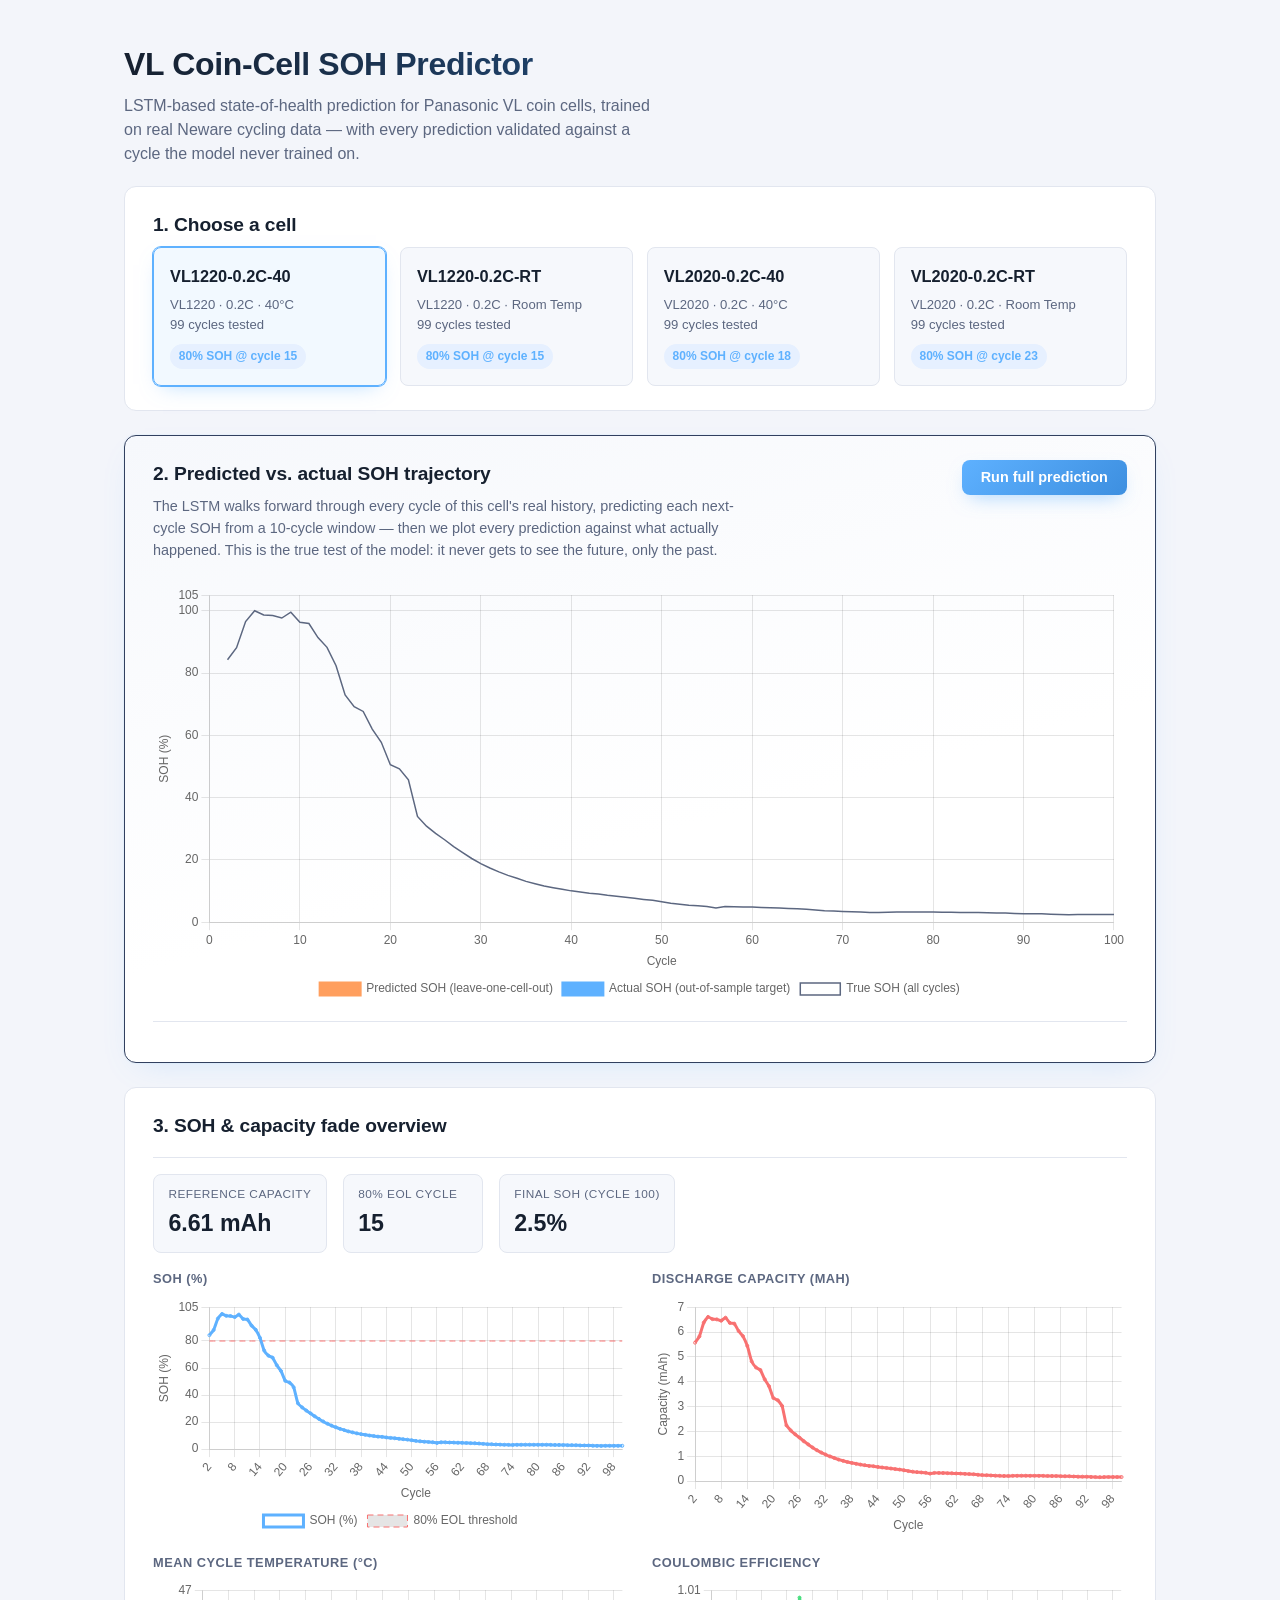
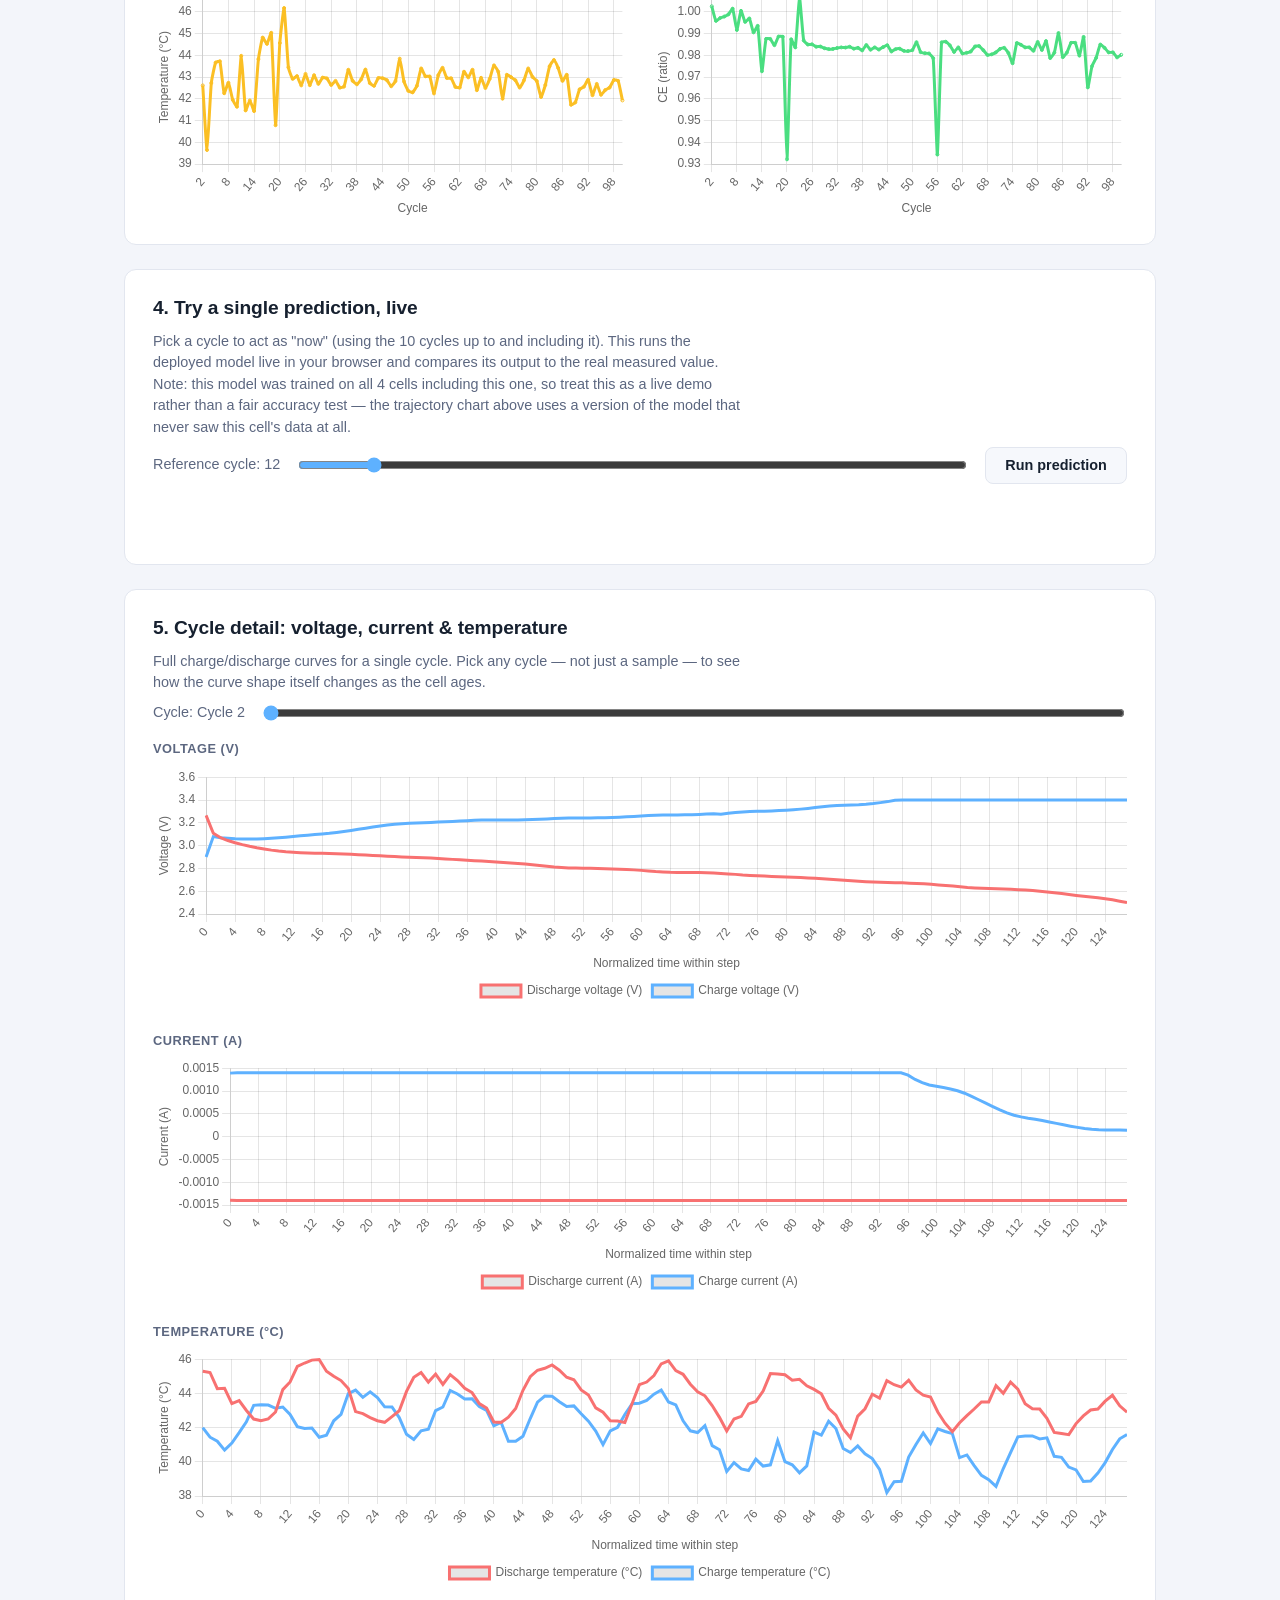
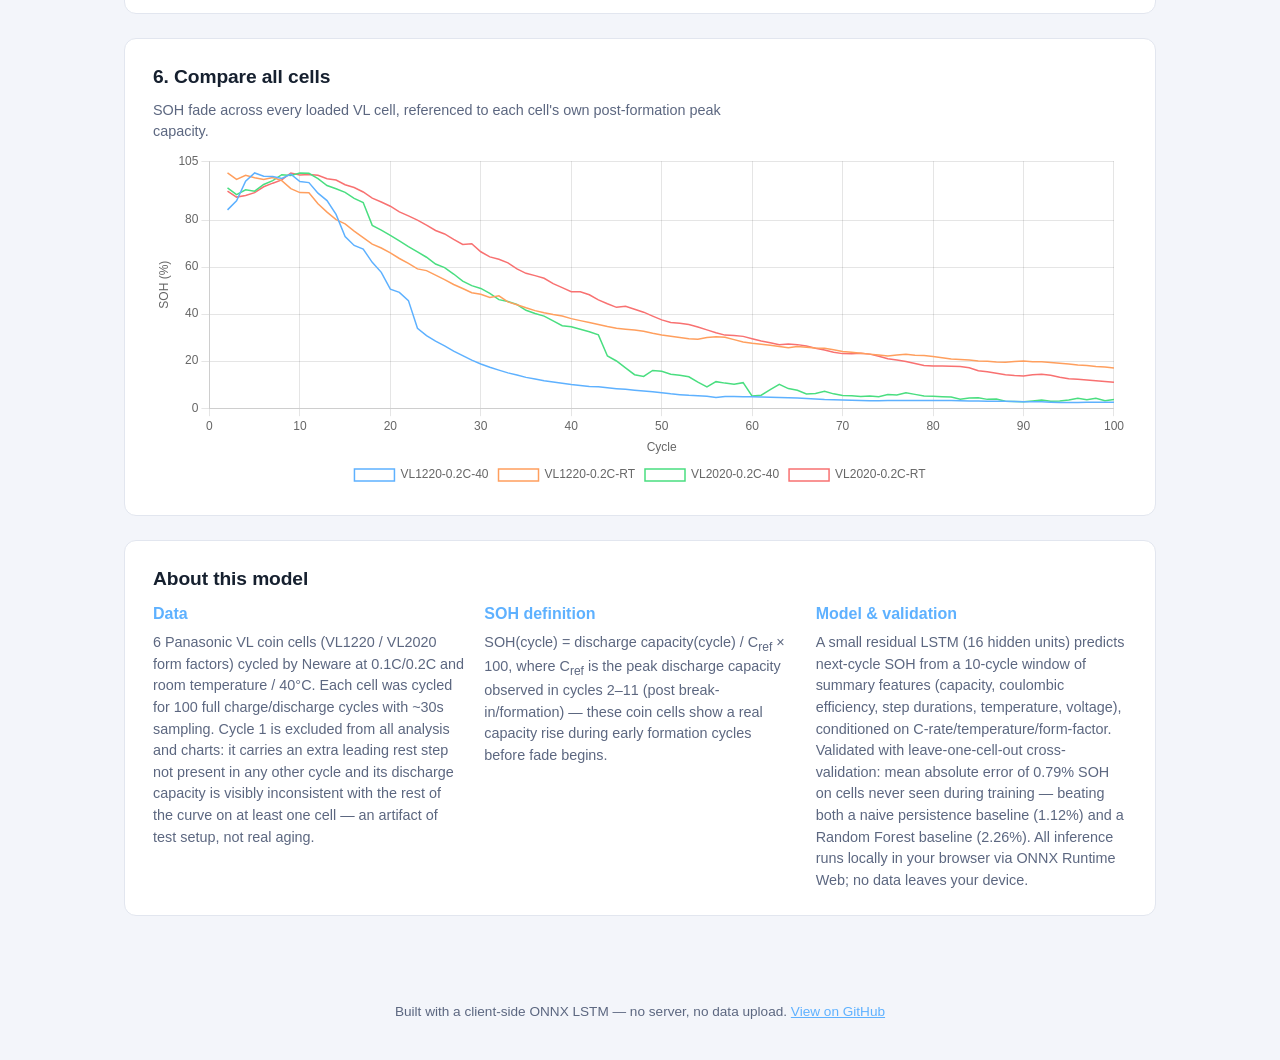
==== docs/index.html @ 0c111d1e "Add files via upload" ====
<!doctype html>
<html lang="en">
<head>
  <meta charset="UTF-8" />
  <meta name="viewport" content="width=device-width, initial-scale=1.0" />
  <title>VL Coin-Cell SOH Predictor</title>
  <link rel="stylesheet" href="styles.css" />
</head>
<body>
  <header class="app-header">
    <h1>VL Coin-Cell SOH Predictor</h1>
    <p class="subtitle">LSTM-based state-of-health prediction for Panasonic VL coin cells, trained on real Neware cycling data &mdash; with every prediction validated against a cycle the model never trained on.</p>
  </header>

  <main>
    <section class="panel" id="cell-selector-panel">
      <h2>1. Choose a cell</h2>
      <div id="cell-grid" class="cell-grid"></div>
    </section>

    <section class="panel panel-hero" id="trajectory-panel" hidden>
      <div class="hero-head">
        <div>
          <h2>2. Predicted vs. actual SOH trajectory</h2>
          <p class="hint">The LSTM walks forward through every cycle of this cell's real history, predicting each next-cycle SOH from a 10-cycle window &mdash; then we plot every prediction against what actually happened. This is the true test of the model: it never gets to see the future, only the past.</p>
        </div>
        <button id="run-trajectory-btn" class="btn-primary">Run full prediction</button>
      </div>
      <div class="chart-container chart-container-lg">
        <canvas id="trajectory-chart"></canvas>
      </div>
      <div class="stats-row" id="trajectory-stats"></div>
    </section>

    <section class="panel" id="overview-panel" hidden>
      <h2>3. SOH &amp; capacity fade overview</h2>
      <div class="stats-row" id="cell-stats"></div>
      <div class="chart-grid-2">
        <div>
          <h3 class="chart-title">SOH (%)</h3>
          <div class="chart-container chart-container-sm">
            <canvas id="soh-chart"></canvas>
          </div>
        </div>
        <div>
          <h3 class="chart-title">Discharge capacity (mAh)</h3>
          <div class="chart-container chart-container-sm">
            <canvas id="capacity-chart"></canvas>
          </div>
        </div>
      </div>
      <div class="chart-grid-2">
        <div>
          <h3 class="chart-title">Mean cycle temperature (&deg;C)</h3>
          <div class="chart-container chart-container-sm">
            <canvas id="temp-trend-chart"></canvas>
          </div>
        </div>
        <div>
          <h3 class="chart-title">Coulombic efficiency</h3>
          <div class="chart-container chart-container-sm">
            <canvas id="ce-chart"></canvas>
          </div>
        </div>
      </div>
    </section>

    <section class="panel" id="predict-panel" hidden>
      <h2>4. Try a single prediction, live</h2>
      <p class="hint">Pick a cycle to act as "now" (using the 10 cycles up to and including it). This runs the deployed model live in your browser and compares its output to the real measured value. Note: this model was trained on all 4 cells including this one, so treat this as a live demo rather than a fair accuracy test &mdash; the trajectory chart above uses a version of the model that never saw this cell's data at all.</p>
      <div class="predict-controls">
        <label for="cycle-slider">Reference cycle: <span id="cycle-label">20</span></label>
        <input type="range" id="cycle-slider" min="10" max="99" value="20" />
        <button id="predict-btn" class="btn-secondary">Run prediction</button>
      </div>
      <div id="predict-result" class="predict-result"></div>
    </section>

    <section class="panel" id="curves-panel" hidden>
      <h2>5. Cycle detail: voltage, current &amp; temperature</h2>
      <p class="hint">Full charge/discharge curves for a single cycle. Pick any cycle &mdash; not just a sample &mdash; to see how the curve shape itself changes as the cell ages.</p>
      <div class="curve-select">
        <label for="curve-cycle-slider">Cycle: <span id="curve-cycle-label"></span></label>
        <input type="range" id="curve-cycle-slider" min="0" max="1" value="0" />
      </div>
      <div class="chart-grid-1">
        <div>
          <h3 class="chart-title">Voltage (V)</h3>
          <div class="chart-container chart-container-sm">
            <canvas id="curve-voltage-chart"></canvas>
          </div>
        </div>
        <div>
          <h3 class="chart-title">Current (A)</h3>
          <div class="chart-container chart-container-sm">
            <canvas id="curve-current-chart"></canvas>
          </div>
        </div>
        <div>
          <h3 class="chart-title">Temperature (&deg;C)</h3>
          <div class="chart-container chart-container-sm">
            <canvas id="curve-temp-chart"></canvas>
          </div>
        </div>
      </div>
    </section>

    <section class="panel" id="compare-panel">
      <h2>6. Compare all cells</h2>
      <p class="hint">SOH fade across every loaded VL cell, referenced to each cell's own post-formation peak capacity.</p>
      <div class="chart-container">
        <canvas id="compare-chart"></canvas>
      </div>
    </section>

    <section class="panel" id="about-panel">
      <h2>About this model</h2>
      <div class="about-grid">
        <div>
          <h3>Data</h3>
          <p>6 Panasonic VL coin cells (VL1220 / VL2020 form factors) cycled by Neware at 0.1C/0.2C and room temperature / 40&deg;C. Each cell was cycled for 100 full charge/discharge cycles with ~30s sampling. Cycle 1 is excluded from all analysis and charts: it carries an extra leading rest step not present in any other cycle and its discharge capacity is visibly inconsistent with the rest of the curve on at least one cell &mdash; an artifact of test setup, not real aging.</p>
        </div>
        <div>
          <h3>SOH definition</h3>
          <p>SOH(cycle) = discharge capacity(cycle) / C<sub>ref</sub> &times; 100, where C<sub>ref</sub> is the peak discharge capacity observed in cycles 2&ndash;11 (post break-in/formation) &mdash; these coin cells show a real capacity rise during early formation cycles before fade begins.</p>
        </div>
        <div>
          <h3>Model &amp; validation</h3>
          <p>A small residual LSTM (16 hidden units) predicts next-cycle SOH from a 10-cycle window of summary features (capacity, coulombic efficiency, step durations, temperature, voltage), conditioned on C-rate/temperature/form-factor. Validated with leave-one-cell-out cross-validation: mean absolute error of 0.79% SOH on cells never seen during training &mdash; beating both a naive persistence baseline (1.12%) and a Random Forest baseline (2.26%). All inference runs locally in your browser via ONNX Runtime Web; no data leaves your device.</p>
        </div>
      </div>
    </section>
  </main>

  <footer class="app-footer">
    <p>Built with a client-side ONNX LSTM &mdash; no server, no data upload. <a href="https://github.com/" target="_blank" rel="noopener">View on GitHub</a></p>
  </footer>

  <script src="vendor/chart.umd.min.js"></script>
  <script src="vendor/ort.min.js"></script>
  <script src="app.js"></script>
</body>
</html>
---- docs/styles.css ----
:root {
  --bg: #0b0f1a;
  --panel-bg: #141a2a;
  --panel-bg-2: #1a2136;
  --panel-border: #262f47;
  --text: #eef1f8;
  --text-dim: #97a3ba;
  --accent: #5eb1ff;
  --accent-2: #ff9f5e;
  --accent-soft: rgba(94, 177, 255, 0.12);
  --good: #4ade80;
  --warn: #fbbf24;
  --bad: #f87171;
  --radius: 12px;
  --radius-sm: 8px;
}

* { box-sizing: border-box; }

body {
  margin: 0;
  font-family: -apple-system, BlinkMacSystemFont, "Segoe UI", Roboto, sans-serif;
  background: var(--bg);
  color: var(--text);
  line-height: 1.5;
  -webkit-font-smoothing: antialiased;
}

.app-header {
  padding: 2.5rem 1.5rem 1.25rem;
  max-width: 1080px;
  margin: 0 auto;
}
.app-header h1 {
  margin: 0 0 0.35rem;
  font-size: 2rem;
  font-weight: 750;
  letter-spacing: -0.01em;
  background: linear-gradient(90deg, var(--text) 0%, var(--accent) 120%);
  -webkit-background-clip: text;
  background-clip: text;
  color: transparent;
}
.subtitle { color: var(--text-dim); margin: 0; font-size: 1rem; max-width: 60ch; }

main {
  max-width: 1080px;
  margin: 0 auto;
  padding: 0 1.5rem 3rem;
  display: flex;
  flex-direction: column;
  gap: 1.5rem;
}

.panel {
  background: var(--panel-bg);
  border: 1px solid var(--panel-border);
  border-radius: var(--radius);
  padding: 1.5rem 1.75rem;
}
.panel h2 { margin: 0 0 0.5rem; font-size: 1.2rem; font-weight: 650; letter-spacing: -0.005em; }
.hint { color: var(--text-dim); font-size: 0.9rem; margin-top: 0; margin-bottom: 0.5rem; max-width: 75ch; }

.panel-hero {
  background: linear-gradient(165deg, var(--panel-bg-2) 0%, var(--panel-bg) 60%);
  border-color: #32405f;
  box-shadow: 0 0 0 1px rgba(94, 177, 255, 0.06), 0 12px 32px -16px rgba(94, 177, 255, 0.25);
}
.hero-head {
  display: flex;
  align-items: flex-start;
  justify-content: space-between;
  gap: 1.5rem;
  flex-wrap: wrap;
  margin-bottom: 1rem;
}
.hero-head > div { flex: 1; min-width: 260px; }

.cell-grid {
  display: grid;
  grid-template-columns: repeat(auto-fill, minmax(200px, 1fr));
  gap: 0.85rem;
}
.cell-card {
  background: var(--panel-bg-2);
  border: 1px solid var(--panel-border);
  border-radius: var(--radius-sm);
  padding: 1rem;
  cursor: pointer;
  transition: border-color 0.15s, transform 0.12s, box-shadow 0.15s;
}
.cell-card:hover { border-color: var(--accent); transform: translateY(-2px); }
.cell-card.selected {
  border-color: var(--accent);
  box-shadow: 0 0 0 1px var(--accent), 0 8px 20px -10px rgba(94, 177, 255, 0.5);
  background: var(--accent-soft);
}
.cell-card h4 { margin: 0 0 0.4rem; font-size: 1.02rem; font-weight: 650; }
.cell-card .meta { color: var(--text-dim); font-size: 0.82rem; }
.cell-card .eol-badge {
  display: inline-block;
  margin-top: 0.6rem;
  padding: 0.2rem 0.55rem;
  border-radius: 999px;
  font-size: 0.75rem;
  font-weight: 600;
  background: #263050;
  color: var(--accent);
}

.chart-container {
  position: relative;
  height: 340px;
  width: 100%;
}
.chart-container-sm { height: 240px; }
.chart-container-lg { height: 420px; }

.chart-grid-1 {
  display: flex;
  flex-direction: column;
  gap: 1.5rem;
  margin-top: 1rem;
}
.chart-grid-2 {
  display: grid;
  grid-template-columns: repeat(auto-fit, minmax(300px, 1fr));
  gap: 1.5rem;
  margin-top: 1rem;
}
.chart-title {
  margin: 0 0 0.5rem;
  font-size: 0.8rem;
  font-weight: 650;
  color: var(--text-dim);
  text-transform: uppercase;
  letter-spacing: 0.04em;
}

.stats-row {
  display: flex;
  gap: 1rem;
  flex-wrap: wrap;
  margin-top: 1rem;
  padding-top: 1rem;
  border-top: 1px solid var(--panel-border);
}
.stat {
  min-width: 140px;
  background: var(--panel-bg-2);
  border: 1px solid var(--panel-border);
  border-radius: var(--radius-sm);
  padding: 0.7rem 0.9rem;
}
.stat .label { color: var(--text-dim); font-size: 0.74rem; text-transform: uppercase; letter-spacing: 0.04em; }
.stat .value { font-size: 1.45rem; font-weight: 700; margin-top: 0.15rem; }
.stat .value.good { color: var(--good); }
.stat .value.warn { color: var(--warn); }
.stat .value.accent { color: var(--accent); }

.predict-controls {
  display: flex;
  align-items: center;
  gap: 1rem;
  flex-wrap: wrap;
  margin-bottom: 1rem;
}
.predict-controls label { color: var(--text-dim); font-size: 0.9rem; }
#cycle-slider { flex: 1; min-width: 180px; accent-color: var(--accent); }

button {
  border: none;
  border-radius: var(--radius-sm);
  padding: 0.6rem 1.2rem;
  font-weight: 650;
  cursor: pointer;
  font-size: 0.9rem;
  transition: filter 0.12s, transform 0.08s;
}
button:active { transform: translateY(1px); }
button:disabled { opacity: 0.5; cursor: not-allowed; }

.btn-primary {
  background: linear-gradient(135deg, var(--accent) 0%, #3d8fe0 100%);
  color: #071120;
  box-shadow: 0 8px 20px -8px rgba(94, 177, 255, 0.6);
}
.btn-primary:hover { filter: brightness(1.08); }

.btn-secondary {
  background: var(--panel-bg-2);
  color: var(--text);
  border: 1px solid var(--panel-border);
}
.btn-secondary:hover { border-color: var(--accent); }

.predict-result {
  display: flex;
  gap: 2rem;
  flex-wrap: wrap;
  min-height: 2.5rem;
}
.predict-result .result-item .label { color: var(--text-dim); font-size: 0.8rem; }
.predict-result .result-item .value { font-size: 1.4rem; font-weight: 700; }
.predict-result .result-item .value.good { color: var(--good); }
.predict-result .result-item .value.warn { color: var(--warn); }

.curve-select {
  display: flex;
  align-items: center;
  gap: 1rem;
  margin-bottom: 0.75rem;
}
.curve-select label { color: var(--text-dim); font-size: 0.9rem; white-space: nowrap; }
.curve-select input[type="range"] { flex: 1; accent-color: var(--accent); }
.curve-select select {
  background: var(--panel-bg-2);
  color: var(--text);
  border: 1px solid var(--panel-border);
  border-radius: 6px;
  padding: 0.35rem 0.6rem;
}

.about-grid {
  display: grid;
  grid-template-columns: repeat(auto-fit, minmax(240px, 1fr));
  gap: 1.25rem;
}
.about-grid h3 { margin: 0 0 0.4rem; font-size: 1rem; color: var(--accent); }
.about-grid p { margin: 0; color: var(--text-dim); font-size: 0.9rem; }

.app-footer {
  text-align: center;
  color: var(--text-dim);
  font-size: 0.85rem;
  padding: 1.5rem;
}
.app-footer a { color: var(--accent); }

.loading-note {
  color: var(--text-dim);
  font-size: 0.85rem;
  font-style: italic;
}

@media (prefers-color-scheme: light) {
  :root {
    --bg: #f3f5fa;
    --panel-bg: #ffffff;
    --panel-bg-2: #f6f8fc;
    --panel-border: #e2e6ef;
    --text: #16202f;
    --text-dim: #5c6780;
    --accent-soft: rgba(94, 177, 255, 0.08);
  }
  .app-header h1 {
    background: linear-gradient(90deg, var(--text) 0%, #2f7fd6 120%);
    -webkit-background-clip: text;
    background-clip: text;
  }
  .cell-card .eol-badge { background: #e6f0ff; }
  .btn-primary { color: #ffffff; }
}
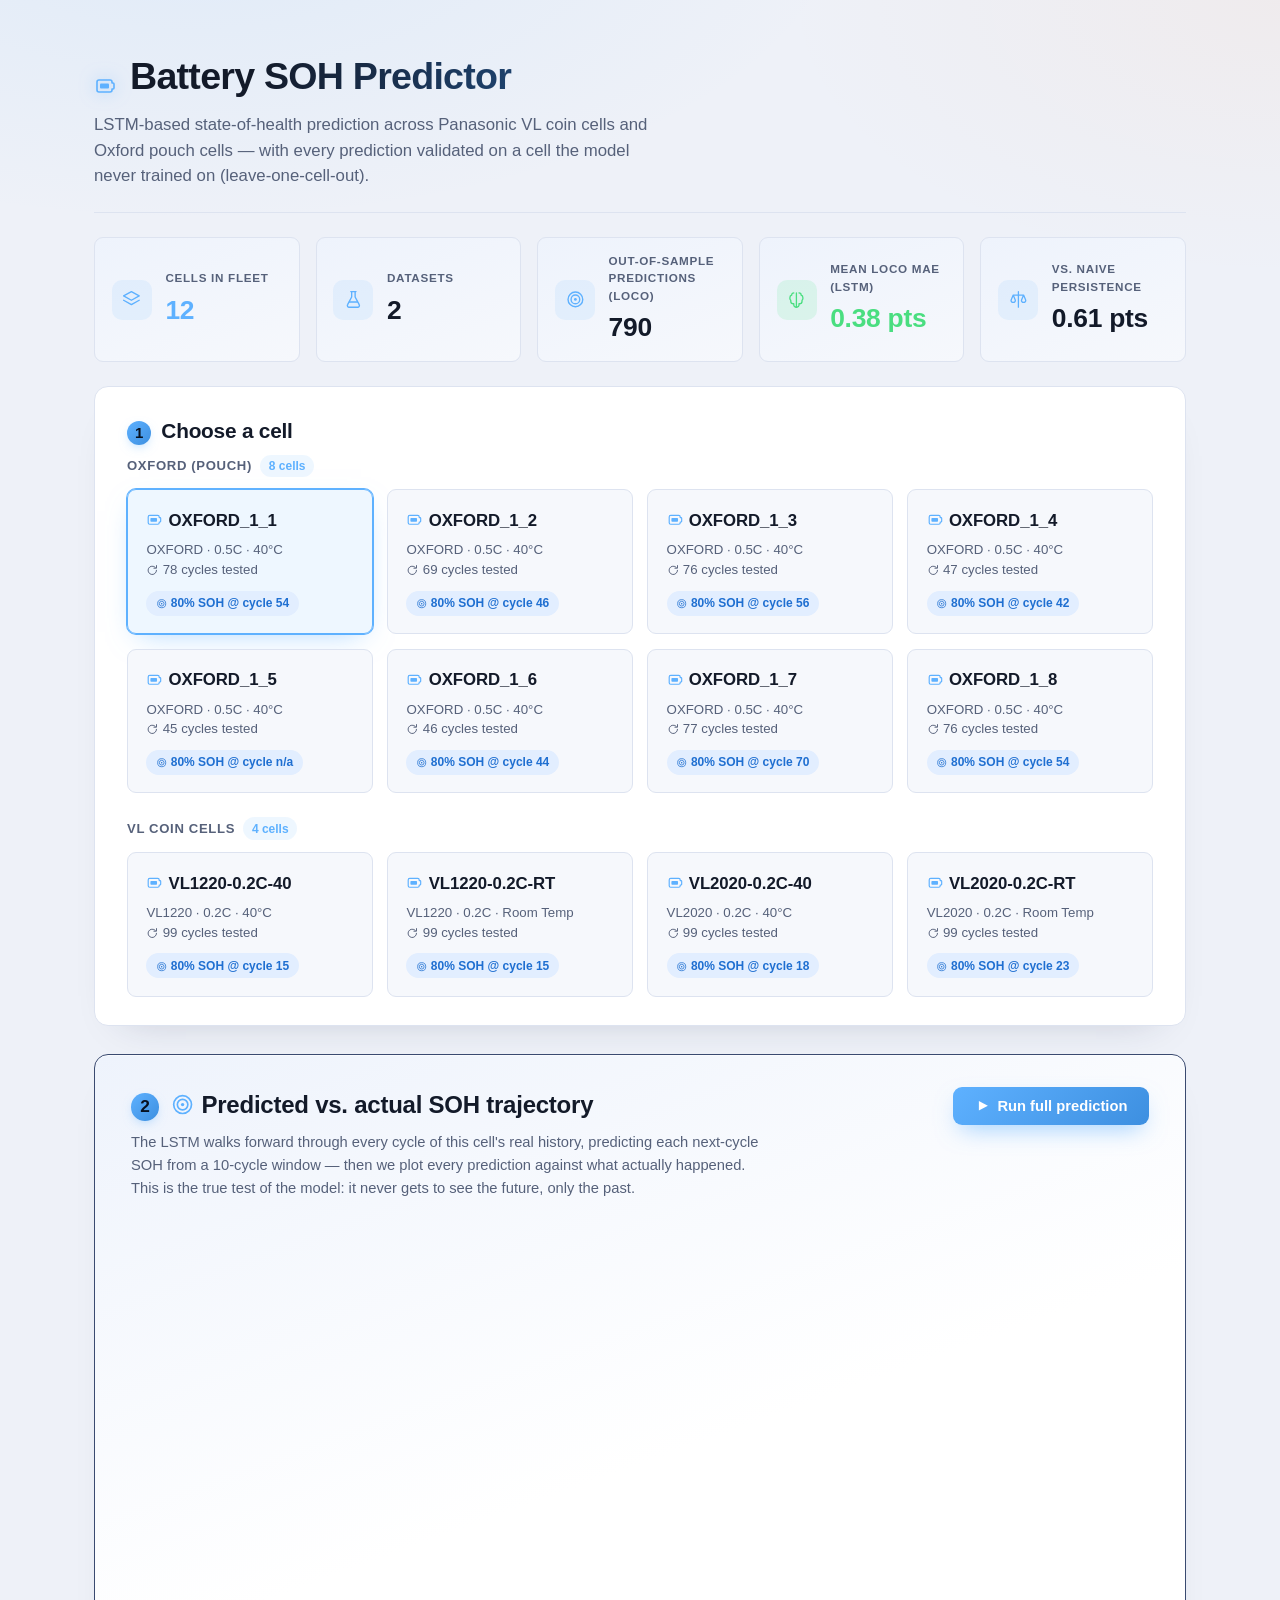
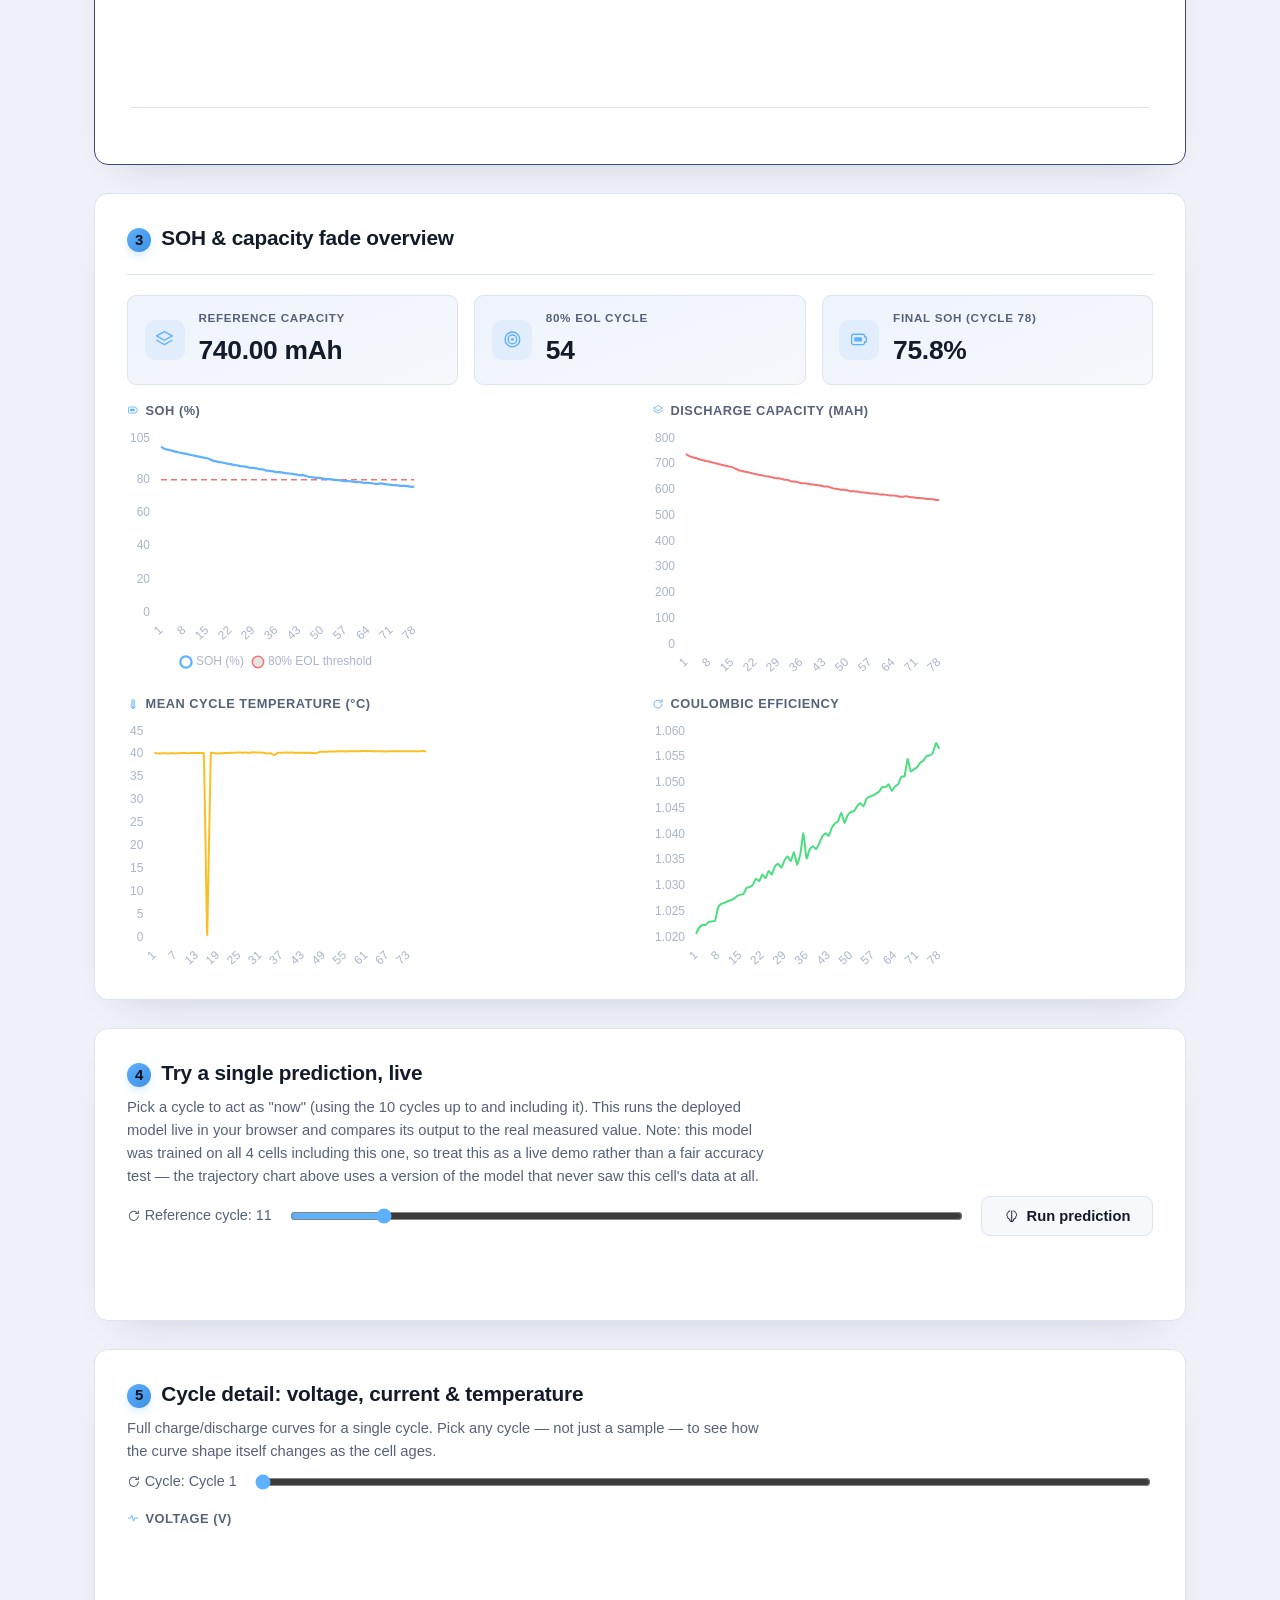
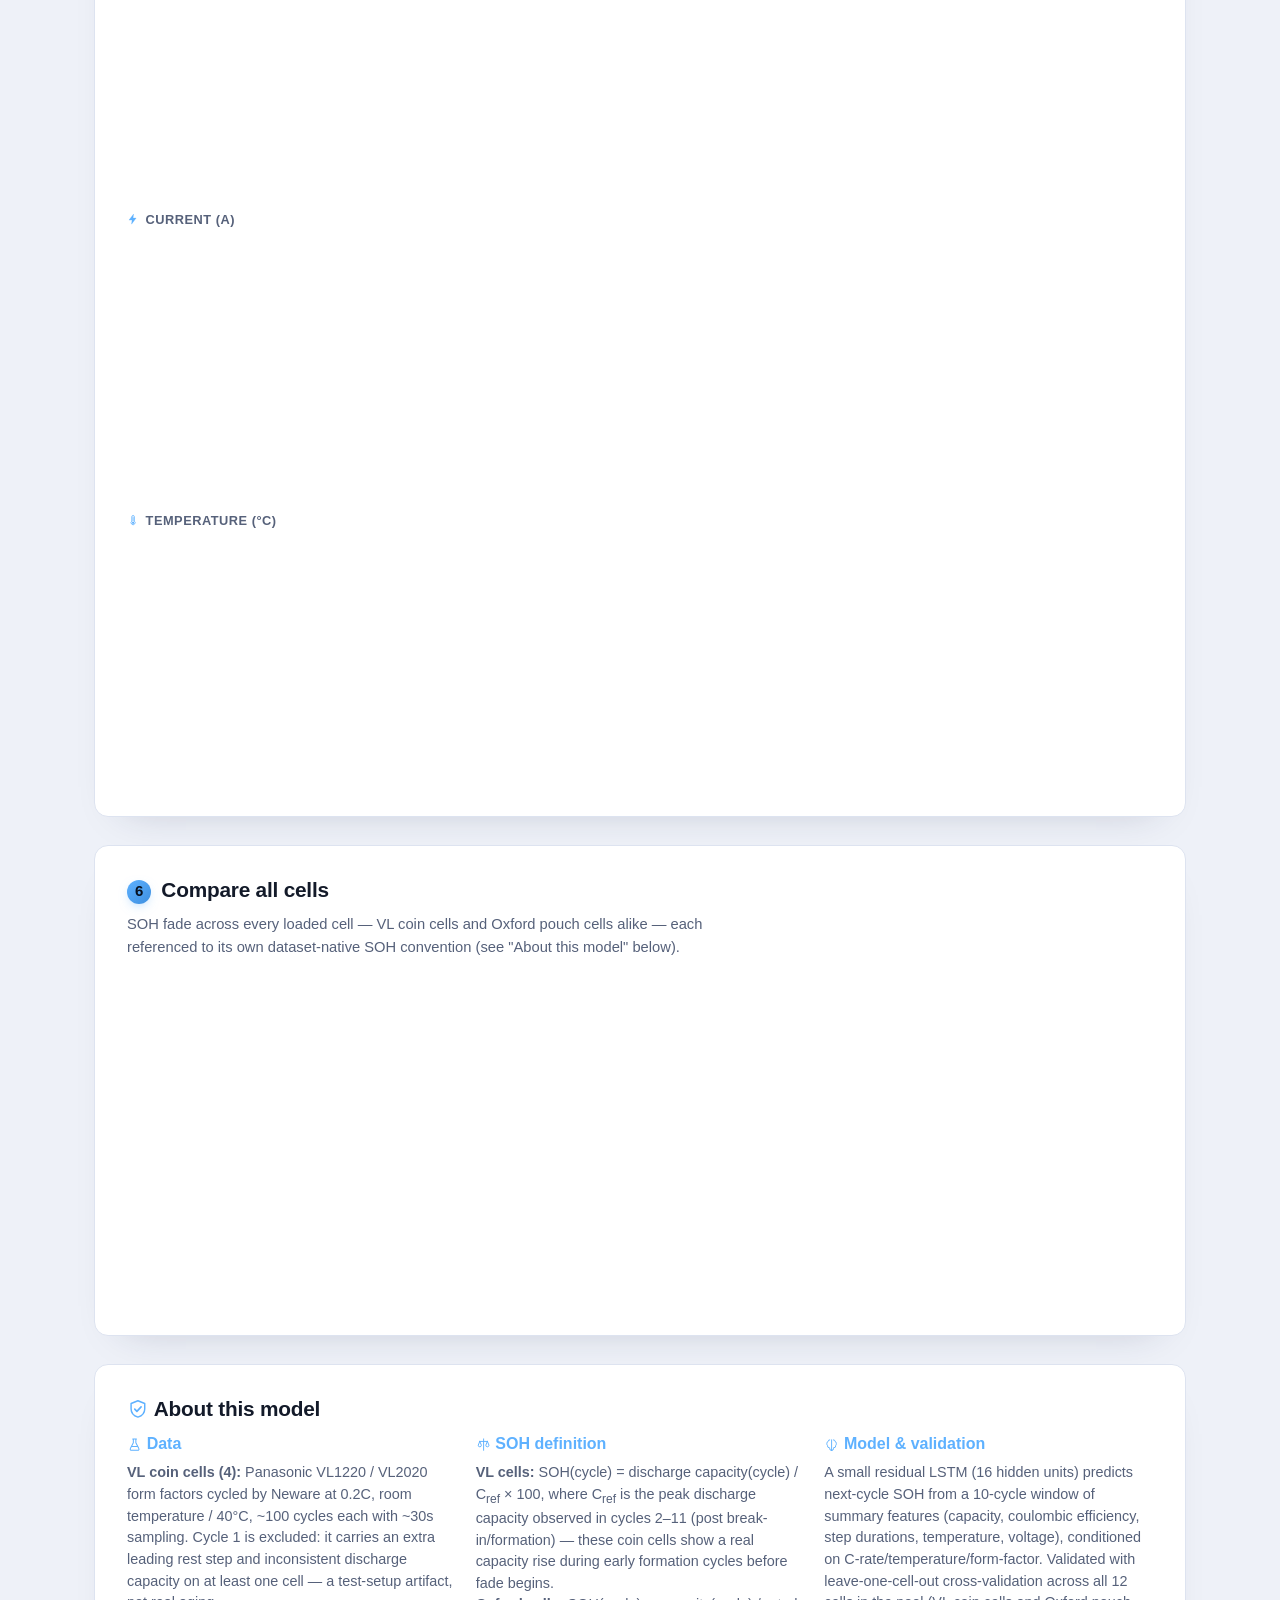
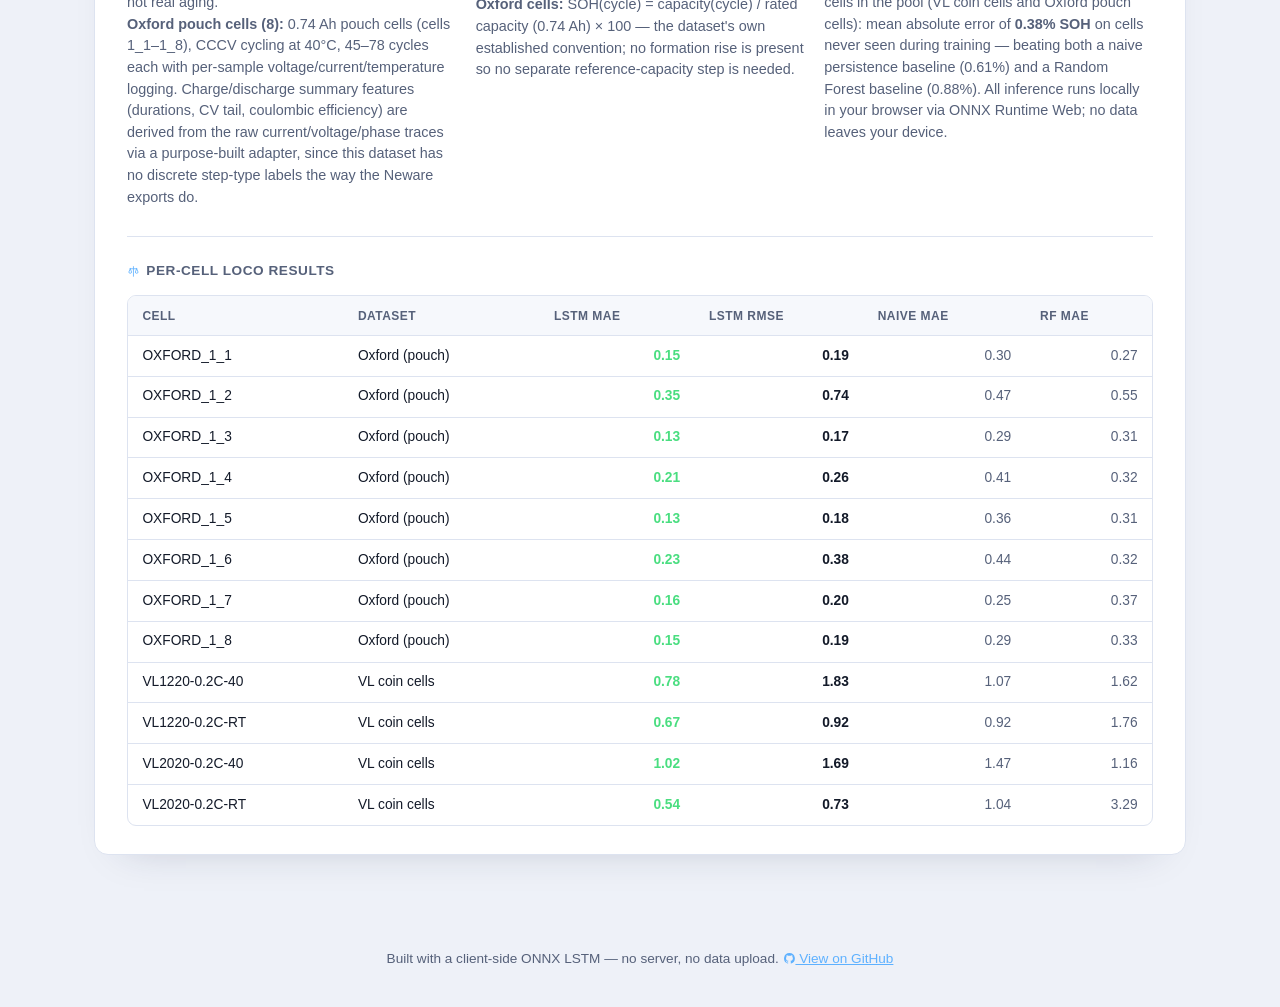
==== commit 202a1077: "Add files via upload" ====
--- a/docs/index.html
+++ b/docs/index.html
@@ -3,28 +3,51 @@
 <head>
   <meta charset="UTF-8" />
   <meta name="viewport" content="width=device-width, initial-scale=1.0" />
-  <title>VL Coin-Cell SOH Predictor</title>
+  <title>Battery SOH Predictor</title>
   <link rel="stylesheet" href="styles.css" />
 </head>
 <body>
+  <!-- Inline SVG icon sprite sheet: zero external requests (works offline / on
+       GitHub Pages), reused everywhere via <svg class="icon"><use href="#icon-x"/></svg> -->
+  <svg style="position:absolute;width:0;height:0;overflow:hidden" aria-hidden="true">
+    <defs>
+      <symbol id="icon-battery" viewBox="0 0 24 24"><path d="M3 8a2 2 0 0 1 2-2h11a2 2 0 0 1 2 2v1h1a1 1 0 0 1 1 1v4a1 1 0 0 1-1 1h-1v1a2 2 0 0 1-2 2H5a2 2 0 0 1-2-2V8Z" fill="none" stroke="currentColor" stroke-width="1.6" stroke-linejoin="round"/><rect x="6" y="9.5" width="9" height="5" rx="1" fill="currentColor"/></symbol>
+      <symbol id="icon-thermometer" viewBox="0 0 24 24"><path d="M12 3a2.5 2.5 0 0 0-2.5 2.5v8.55a4 4 0 1 0 5 0V5.5A2.5 2.5 0 0 0 12 3Z" fill="none" stroke="currentColor" stroke-width="1.6" stroke-linejoin="round"/><circle cx="12" cy="17.5" r="2.2" fill="currentColor"/><line x1="12" y1="7" x2="12" y2="14" stroke="currentColor" stroke-width="1.6" stroke-linecap="round"/></symbol>
+      <symbol id="icon-bolt" viewBox="0 0 24 24"><path d="M13 2 4 14h6l-1 8 9-12h-6l1-8Z" fill="currentColor" stroke="currentColor" stroke-width="0.6" stroke-linejoin="round"/></symbol>
+      <symbol id="icon-voltage" viewBox="0 0 24 24"><path d="M3 12h4l2-6 4 12 2-6h6" fill="none" stroke="currentColor" stroke-width="1.8" stroke-linecap="round" stroke-linejoin="round"/></symbol>
+      <symbol id="icon-target" viewBox="0 0 24 24"><circle cx="12" cy="12" r="8.5" fill="none" stroke="currentColor" stroke-width="1.6"/><circle cx="12" cy="12" r="5" fill="none" stroke="currentColor" stroke-width="1.6"/><circle cx="12" cy="12" r="1.6" fill="currentColor"/></symbol>
+      <symbol id="icon-trend" viewBox="0 0 24 24"><path d="M3 17 9 9l4 4 8-9" fill="none" stroke="currentColor" stroke-width="1.8" stroke-linecap="round" stroke-linejoin="round"/><path d="M16 4h5v5" fill="none" stroke="currentColor" stroke-width="1.8" stroke-linecap="round" stroke-linejoin="round"/></symbol>
+      <symbol id="icon-check-shield" viewBox="0 0 24 24"><path d="M12 3 4.5 6v6c0 4.5 3 7.5 7.5 9 4.5-1.5 7.5-4.5 7.5-9V6L12 3Z" fill="none" stroke="currentColor" stroke-width="1.6" stroke-linejoin="round"/><path d="m8.5 12.3 2.4 2.4 4.6-5" fill="none" stroke="currentColor" stroke-width="1.8" stroke-linecap="round" stroke-linejoin="round"/></symbol>
+      <symbol id="icon-brain" viewBox="0 0 24 24"><path d="M9 4.5a2.5 2.5 0 0 0-2.5 2.5v.2A2.8 2.8 0 0 0 4.5 10v1a2.6 2.6 0 0 0 1 2.05V14a3 3 0 0 0 3 3h.5v1.5A2.5 2.5 0 0 0 11.5 21h1" fill="none" stroke="currentColor" stroke-width="1.5" stroke-linecap="round" stroke-linejoin="round"/><path d="M15 4.5a2.5 2.5 0 0 1 2.5 2.5v.2A2.8 2.8 0 0 1 19.5 10v1a2.6 2.6 0 0 1-1 2.05V14a3 3 0 0 1-3 3H15v1.5A2.5 2.5 0 0 1 12.5 21h-1" fill="none" stroke="currentColor" stroke-width="1.5" stroke-linecap="round" stroke-linejoin="round"/><line x1="12" y1="4.5" x2="12" y2="21" stroke="currentColor" stroke-width="1.5" stroke-linecap="round"/></symbol>
+      <symbol id="icon-clock" viewBox="0 0 24 24"><circle cx="12" cy="12" r="8.5" fill="none" stroke="currentColor" stroke-width="1.6"/><path d="M12 7v5l3.5 2" fill="none" stroke="currentColor" stroke-width="1.6" stroke-linecap="round" stroke-linejoin="round"/></symbol>
+      <symbol id="icon-layers" viewBox="0 0 24 24"><path d="m12 3 9 5-9 5-9-5 9-5Z" fill="none" stroke="currentColor" stroke-width="1.6" stroke-linejoin="round"/><path d="m3 13 9 5 9-5" fill="none" stroke="currentColor" stroke-width="1.6" stroke-linecap="round" stroke-linejoin="round"/></symbol>
+      <symbol id="icon-play" viewBox="0 0 24 24"><path d="M6 4.5v15l14-7.5-14-7.5Z" fill="currentColor"/></symbol>
+      <symbol id="icon-cycle" viewBox="0 0 24 24"><path d="M20 12a8 8 0 1 1-2.34-5.66" fill="none" stroke="currentColor" stroke-width="1.8" stroke-linecap="round"/><path d="M20 3v5h-5" fill="none" stroke="currentColor" stroke-width="1.8" stroke-linecap="round" stroke-linejoin="round"/></symbol>
+      <symbol id="icon-flask" viewBox="0 0 24 24"><path d="M9 3h6M10 3v6.2L5.3 18a2 2 0 0 0 1.8 3h9.8a2 2 0 0 0 1.8-3L14 9.2V3" fill="none" stroke="currentColor" stroke-width="1.6" stroke-linecap="round" stroke-linejoin="round"/><path d="M7.5 15h9" fill="none" stroke="currentColor" stroke-width="1.6" stroke-linecap="round"/></symbol>
+      <symbol id="icon-scale" viewBox="0 0 24 24"><path d="M12 3v18M6 7h12M6 7 3.5 13a2.5 2.5 0 0 0 5 0L6 7Zm12 0-2.5 6a2.5 2.5 0 0 0 5 0L18 7Z" fill="none" stroke="currentColor" stroke-width="1.5" stroke-linecap="round" stroke-linejoin="round"/></symbol>
+      <symbol id="icon-github" viewBox="0 0 24 24"><path d="M12 2a10 10 0 0 0-3.16 19.49c.5.09.68-.22.68-.48v-1.7c-2.78.6-3.37-1.34-3.37-1.34-.46-1.16-1.11-1.47-1.11-1.47-.91-.62.07-.6.07-.6 1 .07 1.53 1.03 1.53 1.03.89 1.53 2.34 1.09 2.91.83.09-.65.35-1.09.63-1.34-2.22-.25-4.56-1.11-4.56-4.94 0-1.09.39-1.99 1.03-2.69-.1-.25-.45-1.27.1-2.65 0 0 .84-.27 2.75 1.03a9.6 9.6 0 0 1 5 0c1.91-1.3 2.75-1.03 2.75-1.03.55 1.38.2 2.4.1 2.65.64.7 1.03 1.6 1.03 2.69 0 3.84-2.34 4.68-4.57 4.93.36.31.68.92.68 1.85v2.74c0 .27.18.58.69.48A10 10 0 0 0 12 2Z" fill="currentColor"/></symbol>
+    </defs>
+  </svg>
+
   <header class="app-header">
-    <h1>VL Coin-Cell SOH Predictor</h1>
-    <p class="subtitle">LSTM-based state-of-health prediction for Panasonic VL coin cells, trained on real Neware cycling data &mdash; with every prediction validated against a cycle the model never trained on.</p>
+    <h1><svg class="icon icon-lg icon-header"><use href="#icon-battery"/></svg> Battery SOH Predictor</h1>
+    <p class="subtitle">LSTM-based state-of-health prediction across Panasonic VL coin cells and Oxford pouch cells &mdash; with every prediction validated on a cell the model never trained on (leave-one-cell-out).</p>
+    <div class="stats-row" id="fleet-stats"></div>
   </header>
 
   <main>
     <section class="panel" id="cell-selector-panel">
-      <h2>1. Choose a cell</h2>
-      <div id="cell-grid" class="cell-grid"></div>
+      <h2><span class="step-badge">1</span> Choose a cell</h2>
+      <div id="cell-grid"></div>
     </section>
 
     <section class="panel panel-hero" id="trajectory-panel" hidden>
       <div class="hero-head">
         <div>
-          <h2>2. Predicted vs. actual SOH trajectory</h2>
+          <h2><span class="step-badge">2</span> <svg class="icon icon-accent"><use href="#icon-target"/></svg> Predicted vs. actual SOH trajectory</h2>
           <p class="hint">The LSTM walks forward through every cycle of this cell's real history, predicting each next-cycle SOH from a 10-cycle window &mdash; then we plot every prediction against what actually happened. This is the true test of the model: it never gets to see the future, only the past.</p>
         </div>
-        <button id="run-trajectory-btn" class="btn-primary">Run full prediction</button>
+        <button id="run-trajectory-btn" class="btn-primary"><svg class="icon"><use href="#icon-play"/></svg> Run full prediction</button>
       </div>
       <div class="chart-container chart-container-lg">
         <canvas id="trajectory-chart"></canvas>
@@ -33,17 +56,17 @@
     </section>
 
     <section class="panel" id="overview-panel" hidden>
-      <h2>3. SOH &amp; capacity fade overview</h2>
+      <h2><span class="step-badge">3</span> SOH &amp; capacity fade overview</h2>
       <div class="stats-row" id="cell-stats"></div>
       <div class="chart-grid-2">
         <div>
-          <h3 class="chart-title">SOH (%)</h3>
+          <h3 class="chart-title"><svg class="icon icon-sm"><use href="#icon-battery"/></svg> SOH (%)</h3>
           <div class="chart-container chart-container-sm">
             <canvas id="soh-chart"></canvas>
           </div>
         </div>
         <div>
-          <h3 class="chart-title">Discharge capacity (mAh)</h3>
+          <h3 class="chart-title"><svg class="icon icon-sm"><use href="#icon-layers"/></svg> Discharge capacity (mAh)</h3>
           <div class="chart-container chart-container-sm">
             <canvas id="capacity-chart"></canvas>
           </div>
@@ -51,13 +74,13 @@
       </div>
       <div class="chart-grid-2">
         <div>
-          <h3 class="chart-title">Mean cycle temperature (&deg;C)</h3>
+          <h3 class="chart-title"><svg class="icon icon-sm"><use href="#icon-thermometer"/></svg> Mean cycle temperature (&deg;C)</h3>
           <div class="chart-container chart-container-sm">
             <canvas id="temp-trend-chart"></canvas>
           </div>
         </div>
         <div>
-          <h3 class="chart-title">Coulombic efficiency</h3>
+          <h3 class="chart-title"><svg class="icon icon-sm"><use href="#icon-cycle"/></svg> Coulombic efficiency</h3>
           <div class="chart-container chart-container-sm">
             <canvas id="ce-chart"></canvas>
           </div>
@@ -66,38 +89,38 @@
     </section>
 
     <section class="panel" id="predict-panel" hidden>
-      <h2>4. Try a single prediction, live</h2>
+      <h2><span class="step-badge">4</span> Try a single prediction, live</h2>
       <p class="hint">Pick a cycle to act as "now" (using the 10 cycles up to and including it). This runs the deployed model live in your browser and compares its output to the real measured value. Note: this model was trained on all 4 cells including this one, so treat this as a live demo rather than a fair accuracy test &mdash; the trajectory chart above uses a version of the model that never saw this cell's data at all.</p>
       <div class="predict-controls">
-        <label for="cycle-slider">Reference cycle: <span id="cycle-label">20</span></label>
+        <label for="cycle-slider"><svg class="icon icon-sm"><use href="#icon-cycle"/></svg> Reference cycle: <span id="cycle-label">20</span></label>
         <input type="range" id="cycle-slider" min="10" max="99" value="20" />
-        <button id="predict-btn" class="btn-secondary">Run prediction</button>
+        <button id="predict-btn" class="btn-secondary"><svg class="icon"><use href="#icon-brain"/></svg> Run prediction</button>
       </div>
       <div id="predict-result" class="predict-result"></div>
     </section>
 
     <section class="panel" id="curves-panel" hidden>
-      <h2>5. Cycle detail: voltage, current &amp; temperature</h2>
+      <h2><span class="step-badge">5</span> Cycle detail: voltage, current &amp; temperature</h2>
       <p class="hint">Full charge/discharge curves for a single cycle. Pick any cycle &mdash; not just a sample &mdash; to see how the curve shape itself changes as the cell ages.</p>
       <div class="curve-select">
-        <label for="curve-cycle-slider">Cycle: <span id="curve-cycle-label"></span></label>
+        <label for="curve-cycle-slider"><svg class="icon icon-sm"><use href="#icon-cycle"/></svg> Cycle: <span id="curve-cycle-label"></span></label>
         <input type="range" id="curve-cycle-slider" min="0" max="1" value="0" />
       </div>
       <div class="chart-grid-1">
         <div>
-          <h3 class="chart-title">Voltage (V)</h3>
+          <h3 class="chart-title"><svg class="icon icon-sm"><use href="#icon-voltage"/></svg> Voltage (V)</h3>
           <div class="chart-container chart-container-sm">
             <canvas id="curve-voltage-chart"></canvas>
           </div>
         </div>
         <div>
-          <h3 class="chart-title">Current (A)</h3>
+          <h3 class="chart-title"><svg class="icon icon-sm"><use href="#icon-bolt"/></svg> Current (A)</h3>
           <div class="chart-container chart-container-sm">
             <canvas id="curve-current-chart"></canvas>
           </div>
         </div>
         <div>
-          <h3 class="chart-title">Temperature (&deg;C)</h3>
+          <h3 class="chart-title"><svg class="icon icon-sm"><use href="#icon-thermometer"/></svg> Temperature (&deg;C)</h3>
           <div class="chart-container chart-container-sm">
             <canvas id="curve-temp-chart"></canvas>
           </div>
@@ -106,34 +129,47 @@
     </section>
 
     <section class="panel" id="compare-panel">
-      <h2>6. Compare all cells</h2>
-      <p class="hint">SOH fade across every loaded VL cell, referenced to each cell's own post-formation peak capacity.</p>
+      <h2><span class="step-badge">6</span> Compare all cells</h2>
+      <p class="hint">SOH fade across every loaded cell &mdash; VL coin cells and Oxford pouch cells alike &mdash; each referenced to its own dataset-native SOH convention (see "About this model" below).</p>
       <div class="chart-container">
         <canvas id="compare-chart"></canvas>
       </div>
     </section>
 
     <section class="panel" id="about-panel">
-      <h2>About this model</h2>
+      <h2><svg class="icon icon-accent"><use href="#icon-check-shield"/></svg> About this model</h2>
       <div class="about-grid">
         <div>
-          <h3>Data</h3>
-          <p>6 Panasonic VL coin cells (VL1220 / VL2020 form factors) cycled by Neware at 0.1C/0.2C and room temperature / 40&deg;C. Each cell was cycled for 100 full charge/discharge cycles with ~30s sampling. Cycle 1 is excluded from all analysis and charts: it carries an extra leading rest step not present in any other cycle and its discharge capacity is visibly inconsistent with the rest of the curve on at least one cell &mdash; an artifact of test setup, not real aging.</p>
+          <h3><svg class="icon icon-sm"><use href="#icon-flask"/></svg> Data</h3>
+          <p><strong>VL coin cells (4):</strong> Panasonic VL1220 / VL2020 form factors cycled by Neware at 0.2C, room temperature / 40&deg;C, ~100 cycles each with ~30s sampling. Cycle 1 is excluded: it carries an extra leading rest step and inconsistent discharge capacity on at least one cell &mdash; a test-setup artifact, not real aging.</p>
+          <p><strong>Oxford pouch cells (8):</strong> 0.74&nbsp;Ah pouch cells (cells 1_1&ndash;1_8), CCCV cycling at 40&deg;C, 45&ndash;78 cycles each with per-sample voltage/current/temperature logging. Charge/discharge summary features (durations, CV tail, coulombic efficiency) are derived from the raw current/voltage/phase traces via a purpose-built adapter, since this dataset has no discrete step-type labels the way the Neware exports do.</p>
         </div>
         <div>
-          <h3>SOH definition</h3>
-          <p>SOH(cycle) = discharge capacity(cycle) / C<sub>ref</sub> &times; 100, where C<sub>ref</sub> is the peak discharge capacity observed in cycles 2&ndash;11 (post break-in/formation) &mdash; these coin cells show a real capacity rise during early formation cycles before fade begins.</p>
+          <h3><svg class="icon icon-sm"><use href="#icon-scale"/></svg> SOH definition</h3>
+          <p><strong>VL cells:</strong> SOH(cycle) = discharge capacity(cycle) / C<sub>ref</sub> &times; 100, where C<sub>ref</sub> is the peak discharge capacity observed in cycles 2&ndash;11 (post break-in/formation) &mdash; these coin cells show a real capacity rise during early formation cycles before fade begins.</p>
+          <p><strong>Oxford cells:</strong> SOH(cycle) = capacity(cycle) / rated capacity (0.74&nbsp;Ah) &times; 100 &mdash; the dataset's own established convention; no formation rise is present so no separate reference-capacity step is needed.</p>
         </div>
         <div>
-          <h3>Model &amp; validation</h3>
-          <p>A small residual LSTM (16 hidden units) predicts next-cycle SOH from a 10-cycle window of summary features (capacity, coulombic efficiency, step durations, temperature, voltage), conditioned on C-rate/temperature/form-factor. Validated with leave-one-cell-out cross-validation: mean absolute error of 0.79% SOH on cells never seen during training &mdash; beating both a naive persistence baseline (1.12%) and a Random Forest baseline (2.26%). All inference runs locally in your browser via ONNX Runtime Web; no data leaves your device.</p>
+          <h3><svg class="icon icon-sm"><use href="#icon-brain"/></svg> Model &amp; validation</h3>
+          <p id="about-model-text">A small residual LSTM (16 hidden units) predicts next-cycle SOH from a 10-cycle window of summary features (capacity, coulombic efficiency, step durations, temperature, voltage), conditioned on C-rate/temperature/form-factor. Validated with leave-one-cell-out cross-validation across every cell in the pool. All inference runs locally in your browser via ONNX Runtime Web; no data leaves your device.</p>
+        </div>
+      </div>
+      <div class="loco-table-wrap">
+        <h3><svg class="icon icon-sm"><use href="#icon-scale"/></svg> Per-cell LOCO results</h3>
+        <div class="table-scroll">
+          <table class="loco-table" id="loco-table">
+            <thead>
+              <tr><th>Cell</th><th>Dataset</th><th>LSTM MAE</th><th>LSTM RMSE</th><th>Naive MAE</th><th>RF MAE</th></tr>
+            </thead>
+            <tbody></tbody>
+          </table>
         </div>
       </div>
     </section>
   </main>
 
   <footer class="app-footer">
-    <p>Built with a client-side ONNX LSTM &mdash; no server, no data upload. <a href="https://github.com/" target="_blank" rel="noopener">View on GitHub</a></p>
+    <p>Built with a client-side ONNX LSTM &mdash; no server, no data upload. <a href="https://github.com/" target="_blank" rel="noopener"><svg class="icon icon-sm"><use href="#icon-github"/></svg> View on GitHub</a></p>
   </footer>
 
   <script src="vendor/chart.umd.min.js"></script>
--- a/docs/styles.css
+++ b/docs/styles.css
@@ -1,111 +1,179 @@
 :root {
-  --bg: #0b0f1a;
-  --panel-bg: #141a2a;
+  --bg: #080b14;
+  --bg-2: #05070d;
+  --panel-bg: #131829;
   --panel-bg-2: #1a2136;
-  --panel-border: #262f47;
-  --text: #eef1f8;
-  --text-dim: #97a3ba;
+  --panel-bg-3: #202a45;
+  --panel-border: #29314a;
+  --text: #f4f6fb;
+  --text-dim: #9aa5bd;
   --accent: #5eb1ff;
   --accent-2: #ff9f5e;
-  --accent-soft: rgba(94, 177, 255, 0.12);
+  --accent-soft: rgba(94, 177, 255, 0.14);
   --good: #4ade80;
   --warn: #fbbf24;
   --bad: #f87171;
-  --radius: 12px;
-  --radius-sm: 8px;
+  --radius: 14px;
+  --radius-sm: 9px;
 }
 
 * { box-sizing: border-box; }
+
+.icon {
+  width: 1.05em;
+  height: 1.05em;
+  display: inline-block;
+  vertical-align: -0.18em;
+  fill: none;
+  color: currentColor;
+  flex-shrink: 0;
+}
+.icon-sm { width: 0.95em; height: 0.95em; }
+.icon-lg { width: 1.5rem; height: 1.5rem; vertical-align: -0.25em; margin-right: 0.15rem; }
+.icon-header { color: var(--accent); filter: drop-shadow(0 0 8px rgba(94,177,255,0.5)); }
+.icon-accent { color: var(--accent); }
+
+.step-badge {
+  display: inline-flex;
+  align-items: center;
+  justify-content: center;
+  width: 1.6em;
+  height: 1.6em;
+  border-radius: 50%;
+  background: linear-gradient(135deg, var(--accent) 0%, #3d8fe0 100%);
+  color: #071120;
+  font-size: 0.72em;
+  font-weight: 800;
+  vertical-align: 0.05em;
+  margin-right: 0.3rem;
+  box-shadow: 0 4px 12px -4px rgba(94, 177, 255, 0.6);
+}
 
 body {
   margin: 0;
   font-family: -apple-system, BlinkMacSystemFont, "Segoe UI", Roboto, sans-serif;
-  background: var(--bg);
+  background:
+    radial-gradient(1100px 520px at 15% -10%, rgba(94, 177, 255, 0.10), transparent 60%),
+    radial-gradient(900px 500px at 100% 0%, rgba(255, 159, 94, 0.07), transparent 55%),
+    var(--bg);
+  background-attachment: fixed;
   color: var(--text);
   line-height: 1.5;
   -webkit-font-smoothing: antialiased;
 }
 
 .app-header {
-  padding: 2.5rem 1.5rem 1.25rem;
-  max-width: 1080px;
+  padding: 3rem 1.5rem 1.5rem;
+  max-width: 1140px;
   margin: 0 auto;
 }
 .app-header h1 {
-  margin: 0 0 0.35rem;
-  font-size: 2rem;
-  font-weight: 750;
-  letter-spacing: -0.01em;
-  background: linear-gradient(90deg, var(--text) 0%, var(--accent) 120%);
+  margin: 0 0 0.5rem;
+  font-size: 2.35rem;
+  font-weight: 800;
+  letter-spacing: -0.02em;
+  background: linear-gradient(100deg, var(--text) 15%, var(--accent) 75%, var(--accent-2) 110%);
   -webkit-background-clip: text;
   background-clip: text;
   color: transparent;
 }
-.subtitle { color: var(--text-dim); margin: 0; font-size: 1rem; max-width: 60ch; }
+.subtitle { color: var(--text-dim); margin: 0; font-size: 1.05rem; max-width: 62ch; }
+
+.app-header .stats-row {
+  margin-top: 1.5rem;
+  padding-top: 1.5rem;
+  border-top: 1px solid var(--panel-border);
+}
 
 main {
-  max-width: 1080px;
+  max-width: 1140px;
   margin: 0 auto;
-  padding: 0 1.5rem 3rem;
+  padding: 0 1.5rem 3.5rem;
   display: flex;
   flex-direction: column;
-  gap: 1.5rem;
+  gap: 1.75rem;
 }
 
 .panel {
   background: var(--panel-bg);
   border: 1px solid var(--panel-border);
   border-radius: var(--radius);
-  padding: 1.5rem 1.75rem;
-}
-.panel h2 { margin: 0 0 0.5rem; font-size: 1.2rem; font-weight: 650; letter-spacing: -0.005em; }
-.hint { color: var(--text-dim); font-size: 0.9rem; margin-top: 0; margin-bottom: 0.5rem; max-width: 75ch; }
+  padding: 1.75rem 2rem;
+  box-shadow: 0 1px 0 rgba(255,255,255,0.03) inset, 0 20px 40px -30px rgba(0,0,0,0.6);
+}
+.panel h2 { margin: 0 0 0.5rem; font-size: 1.3rem; font-weight: 700; letter-spacing: -0.01em; }
+.hint { color: var(--text-dim); font-size: 0.92rem; margin-top: 0; margin-bottom: 0.5rem; max-width: 78ch; line-height: 1.55; }
 
 .panel-hero {
-  background: linear-gradient(165deg, var(--panel-bg-2) 0%, var(--panel-bg) 60%);
-  border-color: #32405f;
-  box-shadow: 0 0 0 1px rgba(94, 177, 255, 0.06), 0 12px 32px -16px rgba(94, 177, 255, 0.25);
-}
+  background: linear-gradient(160deg, var(--panel-bg-3) 0%, var(--panel-bg) 55%);
+  border-color: #3a4a70;
+  box-shadow: 0 0 0 1px rgba(94, 177, 255, 0.10), 0 24px 60px -24px rgba(94, 177, 255, 0.30);
+  padding: 2rem 2.25rem 2.25rem;
+}
+.panel-hero h2 { font-size: 1.5rem; }
 .hero-head {
   display: flex;
   align-items: flex-start;
   justify-content: space-between;
   gap: 1.5rem;
   flex-wrap: wrap;
-  margin-bottom: 1rem;
+  margin-bottom: 1.25rem;
 }
 .hero-head > div { flex: 1; min-width: 260px; }
+
+.cell-group + .cell-group { margin-top: 1.5rem; }
+.cell-group-title {
+  margin: 0 0 0.75rem;
+  font-size: 0.82rem;
+  font-weight: 700;
+  text-transform: uppercase;
+  letter-spacing: 0.05em;
+  color: var(--text-dim);
+  display: flex;
+  align-items: center;
+  gap: 0.5rem;
+}
+.cell-group-count {
+  font-weight: 600;
+  font-size: 0.75rem;
+  color: var(--accent);
+  background: var(--accent-soft);
+  padding: 0.15rem 0.55rem;
+  border-radius: 999px;
+  text-transform: none;
+  letter-spacing: 0;
+}
 
 .cell-grid {
   display: grid;
-  grid-template-columns: repeat(auto-fill, minmax(200px, 1fr));
-  gap: 0.85rem;
+  grid-template-columns: repeat(auto-fill, minmax(210px, 1fr));
+  gap: 0.9rem;
 }
 .cell-card {
   background: var(--panel-bg-2);
   border: 1px solid var(--panel-border);
   border-radius: var(--radius-sm);
-  padding: 1rem;
+  padding: 1.1rem 1.15rem;
   cursor: pointer;
-  transition: border-color 0.15s, transform 0.12s, box-shadow 0.15s;
-}
-.cell-card:hover { border-color: var(--accent); transform: translateY(-2px); }
+  transition: border-color 0.15s, transform 0.12s, box-shadow 0.15s, background 0.15s;
+}
+.cell-card:hover { border-color: var(--accent); transform: translateY(-2px); box-shadow: 0 10px 24px -14px rgba(94, 177, 255, 0.4); }
 .cell-card.selected {
   border-color: var(--accent);
-  box-shadow: 0 0 0 1px var(--accent), 0 8px 20px -10px rgba(94, 177, 255, 0.5);
+  box-shadow: 0 0 0 1px var(--accent), 0 10px 28px -12px rgba(94, 177, 255, 0.55);
   background: var(--accent-soft);
 }
-.cell-card h4 { margin: 0 0 0.4rem; font-size: 1.02rem; font-weight: 650; }
-.cell-card .meta { color: var(--text-dim); font-size: 0.82rem; }
+.cell-card h4 { margin: 0 0 0.45rem; font-size: 1.05rem; font-weight: 700; letter-spacing: -0.005em; }
+.cell-card .meta { color: var(--text-dim); font-size: 0.83rem; }
 .cell-card .eol-badge {
   display: inline-block;
-  margin-top: 0.6rem;
-  padding: 0.2rem 0.55rem;
+  margin-top: 0.65rem;
+  padding: 0.22rem 0.6rem;
   border-radius: 999px;
   font-size: 0.75rem;
-  font-weight: 600;
-  background: #263050;
-  color: var(--accent);
+  font-weight: 650;
+  background: #283664;
+  color: #8fc4ff;
 }
 
 .chart-container {
@@ -113,8 +181,8 @@
   height: 340px;
   width: 100%;
 }
-.chart-container-sm { height: 240px; }
-.chart-container-lg { height: 420px; }
+.chart-container-sm { height: 250px; }
+.chart-container-lg { height: 460px; }
 
 .chart-grid-1 {
   display: flex;
@@ -135,25 +203,48 @@
   color: var(--text-dim);
   text-transform: uppercase;
   letter-spacing: 0.04em;
-}
+  display: flex;
+  align-items: center;
+  gap: 0.4rem;
+}
+.chart-title .icon { color: var(--accent); }
 
 .stats-row {
   display: flex;
   gap: 1rem;
   flex-wrap: wrap;
-  margin-top: 1rem;
-  padding-top: 1rem;
+  margin-top: 1.25rem;
+  padding-top: 1.25rem;
   border-top: 1px solid var(--panel-border);
 }
 .stat {
-  min-width: 140px;
-  background: var(--panel-bg-2);
+  min-width: 150px;
+  flex: 1;
+  display: flex;
+  align-items: center;
+  gap: 0.85rem;
+  background: linear-gradient(160deg, var(--panel-bg-3), var(--panel-bg-2));
   border: 1px solid var(--panel-border);
   border-radius: var(--radius-sm);
-  padding: 0.7rem 0.9rem;
-}
-.stat .label { color: var(--text-dim); font-size: 0.74rem; text-transform: uppercase; letter-spacing: 0.04em; }
-.stat .value { font-size: 1.45rem; font-weight: 700; margin-top: 0.15rem; }
+  padding: 0.85rem 1.05rem;
+}
+.stat .icon-badge {
+  flex-shrink: 0;
+  width: 2.5rem;
+  height: 2.5rem;
+  border-radius: 10px;
+  display: flex;
+  align-items: center;
+  justify-content: center;
+  background: var(--accent-soft);
+  color: var(--accent);
+}
+.stat .icon-badge .icon { width: 1.3rem; height: 1.3rem; }
+.stat .icon-badge.good { background: rgba(74, 222, 128, 0.14); color: var(--good); }
+.stat .icon-badge.warn { background: rgba(251, 191, 36, 0.14); color: var(--warn); }
+.stat .body { min-width: 0; }
+.stat .label { color: var(--text-dim); font-size: 0.73rem; font-weight: 600; text-transform: uppercase; letter-spacing: 0.06em; }
+.stat .value { font-size: 1.65rem; font-weight: 800; margin-top: 0.25rem; letter-spacing: -0.01em; }
 .stat .value.good { color: var(--good); }
 .stat .value.warn { color: var(--warn); }
 .stat .value.accent { color: var(--accent); }
@@ -171,11 +262,14 @@
 button {
   border: none;
   border-radius: var(--radius-sm);
-  padding: 0.6rem 1.2rem;
-  font-weight: 650;
+  padding: 0.7rem 1.35rem;
+  font-weight: 700;
   cursor: pointer;
-  font-size: 0.9rem;
-  transition: filter 0.12s, transform 0.08s;
+  font-size: 0.92rem;
+  transition: filter 0.12s, transform 0.08s, box-shadow 0.15s;
+  display: inline-flex;
+  align-items: center;
+  gap: 0.45rem;
 }
 button:active { transform: translateY(1px); }
 button:disabled { opacity: 0.5; cursor: not-allowed; }
@@ -183,9 +277,10 @@
 .btn-primary {
   background: linear-gradient(135deg, var(--accent) 0%, #3d8fe0 100%);
   color: #071120;
-  box-shadow: 0 8px 20px -8px rgba(94, 177, 255, 0.6);
-}
-.btn-primary:hover { filter: brightness(1.08); }
+  box-shadow: 0 10px 24px -8px rgba(94, 177, 255, 0.65);
+  white-space: nowrap;
+}
+.btn-primary:hover { filter: brightness(1.1); box-shadow: 0 12px 28px -8px rgba(94, 177, 255, 0.8); }
 
 .btn-secondary {
   background: var(--panel-bg-2);
@@ -196,14 +291,10 @@
 
 .predict-result {
   display: flex;
-  gap: 2rem;
+  gap: 1rem;
   flex-wrap: wrap;
   min-height: 2.5rem;
 }
-.predict-result .result-item .label { color: var(--text-dim); font-size: 0.8rem; }
-.predict-result .result-item .value { font-size: 1.4rem; font-weight: 700; }
-.predict-result .result-item .value.good { color: var(--good); }
-.predict-result .result-item .value.warn { color: var(--warn); }
 
 .curve-select {
   display: flex;
@@ -229,6 +320,53 @@
 .about-grid h3 { margin: 0 0 0.4rem; font-size: 1rem; color: var(--accent); }
 .about-grid p { margin: 0; color: var(--text-dim); font-size: 0.9rem; }
 
+.loco-table-wrap {
+  margin-top: 1.75rem;
+  padding-top: 1.5rem;
+  border-top: 1px solid var(--panel-border);
+}
+.loco-table-wrap h3 {
+  margin: 0 0 0.85rem;
+  font-size: 0.85rem;
+  font-weight: 700;
+  color: var(--text-dim);
+  text-transform: uppercase;
+  letter-spacing: 0.04em;
+  display: flex;
+  align-items: center;
+  gap: 0.4rem;
+}
+.loco-table-wrap h3 .icon { color: var(--accent); }
+.table-scroll { overflow-x: auto; border-radius: var(--radius-sm); border: 1px solid var(--panel-border); }
+.loco-table {
+  width: 100%;
+  border-collapse: collapse;
+  font-size: 0.86rem;
+  min-width: 560px;
+}
+.loco-table thead th {
+  text-align: left;
+  padding: 0.65rem 0.9rem;
+  background: var(--panel-bg-2);
+  color: var(--text-dim);
+  font-weight: 650;
+  font-size: 0.75rem;
+  text-transform: uppercase;
+  letter-spacing: 0.04em;
+  border-bottom: 1px solid var(--panel-border);
+  white-space: nowrap;
+}
+.loco-table td {
+  padding: 0.6rem 0.9rem;
+  border-bottom: 1px solid var(--panel-border);
+  white-space: nowrap;
+}
+.loco-table tbody tr:last-child td { border-bottom: none; }
+.loco-table tbody tr:hover { background: rgba(255,255,255,0.02); }
+.loco-table td.num { font-variant-numeric: tabular-nums; text-align: right; font-weight: 600; }
+.loco-table td.good-text { color: var(--good); }
+.loco-table td.muted { color: var(--text-dim); font-weight: 500; }
+
 .app-footer {
   text-align: center;
   color: var(--text-dim);
@@ -245,19 +383,22 @@
 
 @media (prefers-color-scheme: light) {
   :root {
-    --bg: #f3f5fa;
+    --bg: #eef1f8;
+    --bg-2: #e4e9f4;
     --panel-bg: #ffffff;
     --panel-bg-2: #f6f8fc;
-    --panel-border: #e2e6ef;
-    --text: #16202f;
-    --text-dim: #5c6780;
-    --accent-soft: rgba(94, 177, 255, 0.08);
+    --panel-bg-3: #eef3fc;
+    --panel-border: #dde3f0;
+    --text: #131a29;
+    --text-dim: #56617a;
+    --accent-soft: rgba(94, 177, 255, 0.10);
   }
   .app-header h1 {
-    background: linear-gradient(90deg, var(--text) 0%, #2f7fd6 120%);
+    background: linear-gradient(100deg, var(--text) 15%, #2f7fd6 75%, #d97a3d 110%);
     -webkit-background-clip: text;
     background-clip: text;
   }
-  .cell-card .eol-badge { background: #e6f0ff; }
+  .cell-card .eol-badge { background: #e2eeff; color: #1f6fd1; }
   .btn-primary { color: #ffffff; }
-}
+  .panel { box-shadow: 0 1px 0 rgba(255,255,255,0.6) inset, 0 20px 40px -30px rgba(30,40,70,0.25); }
+}
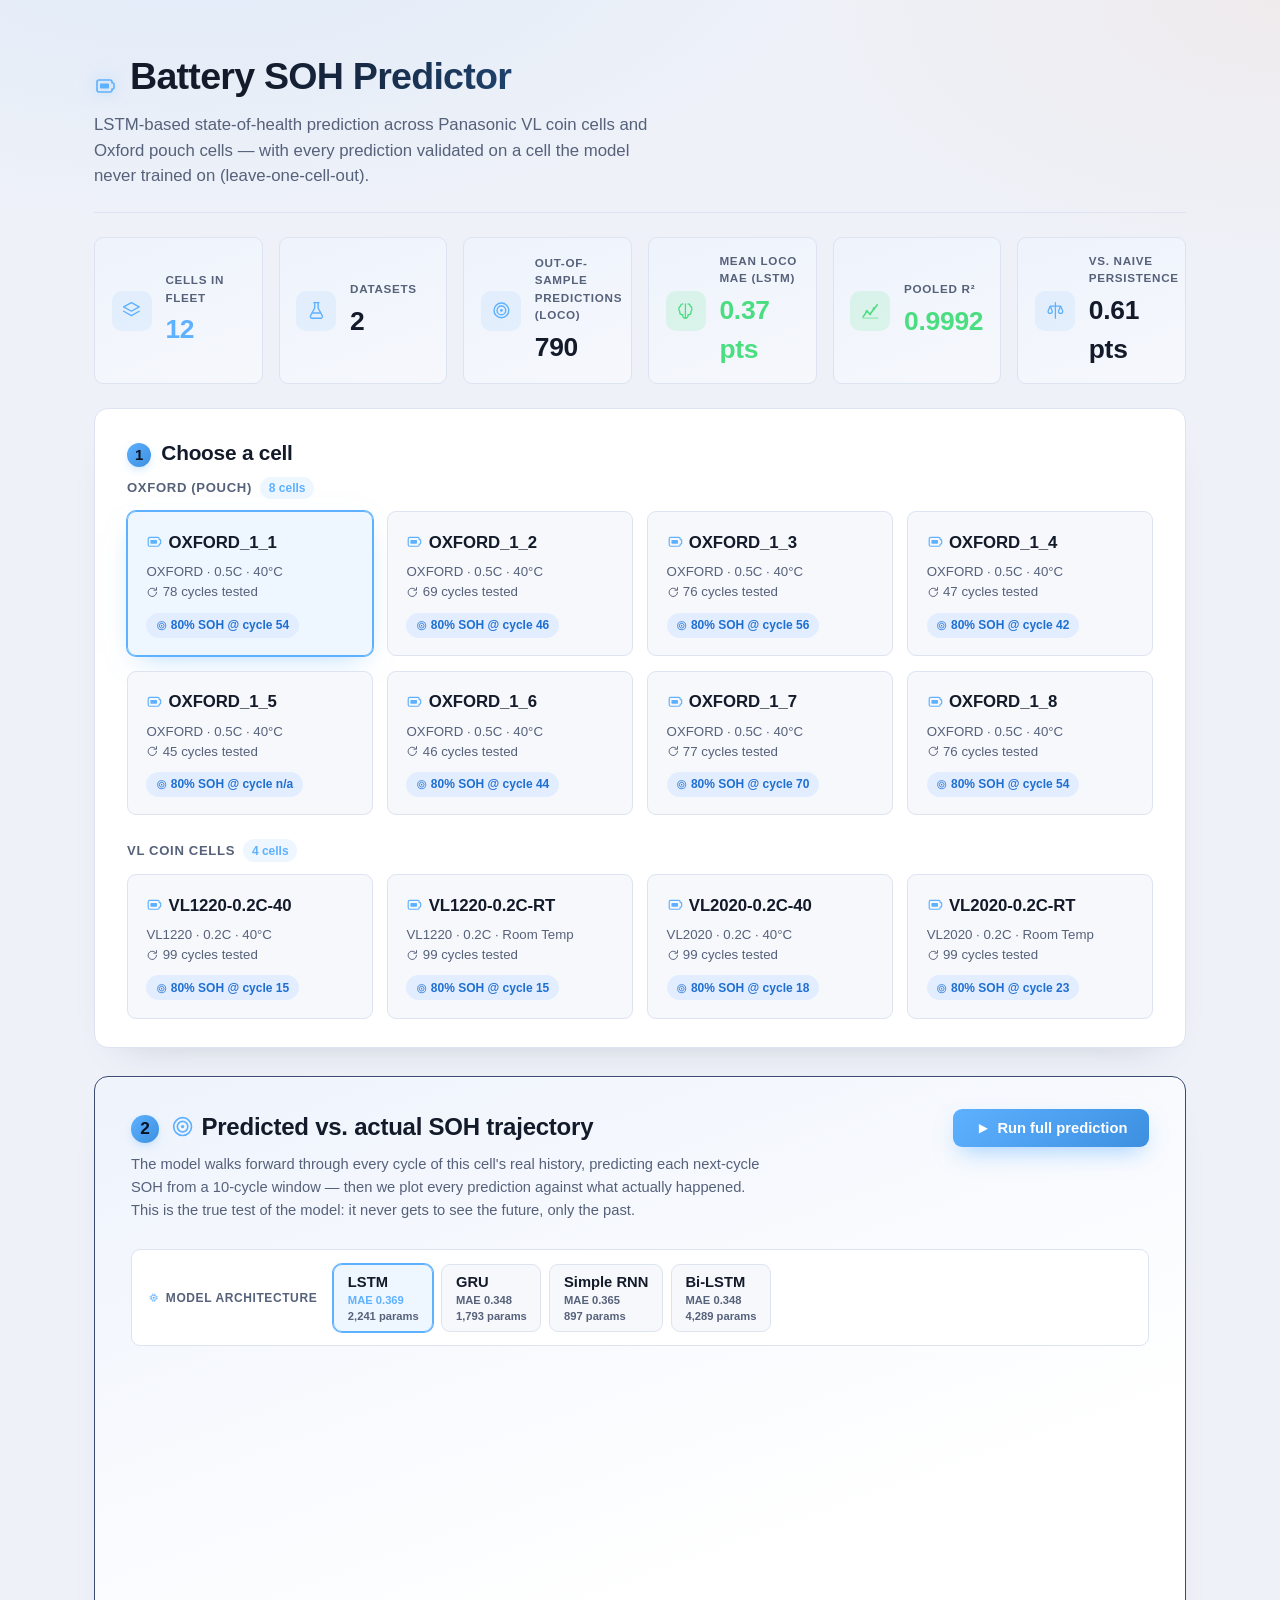
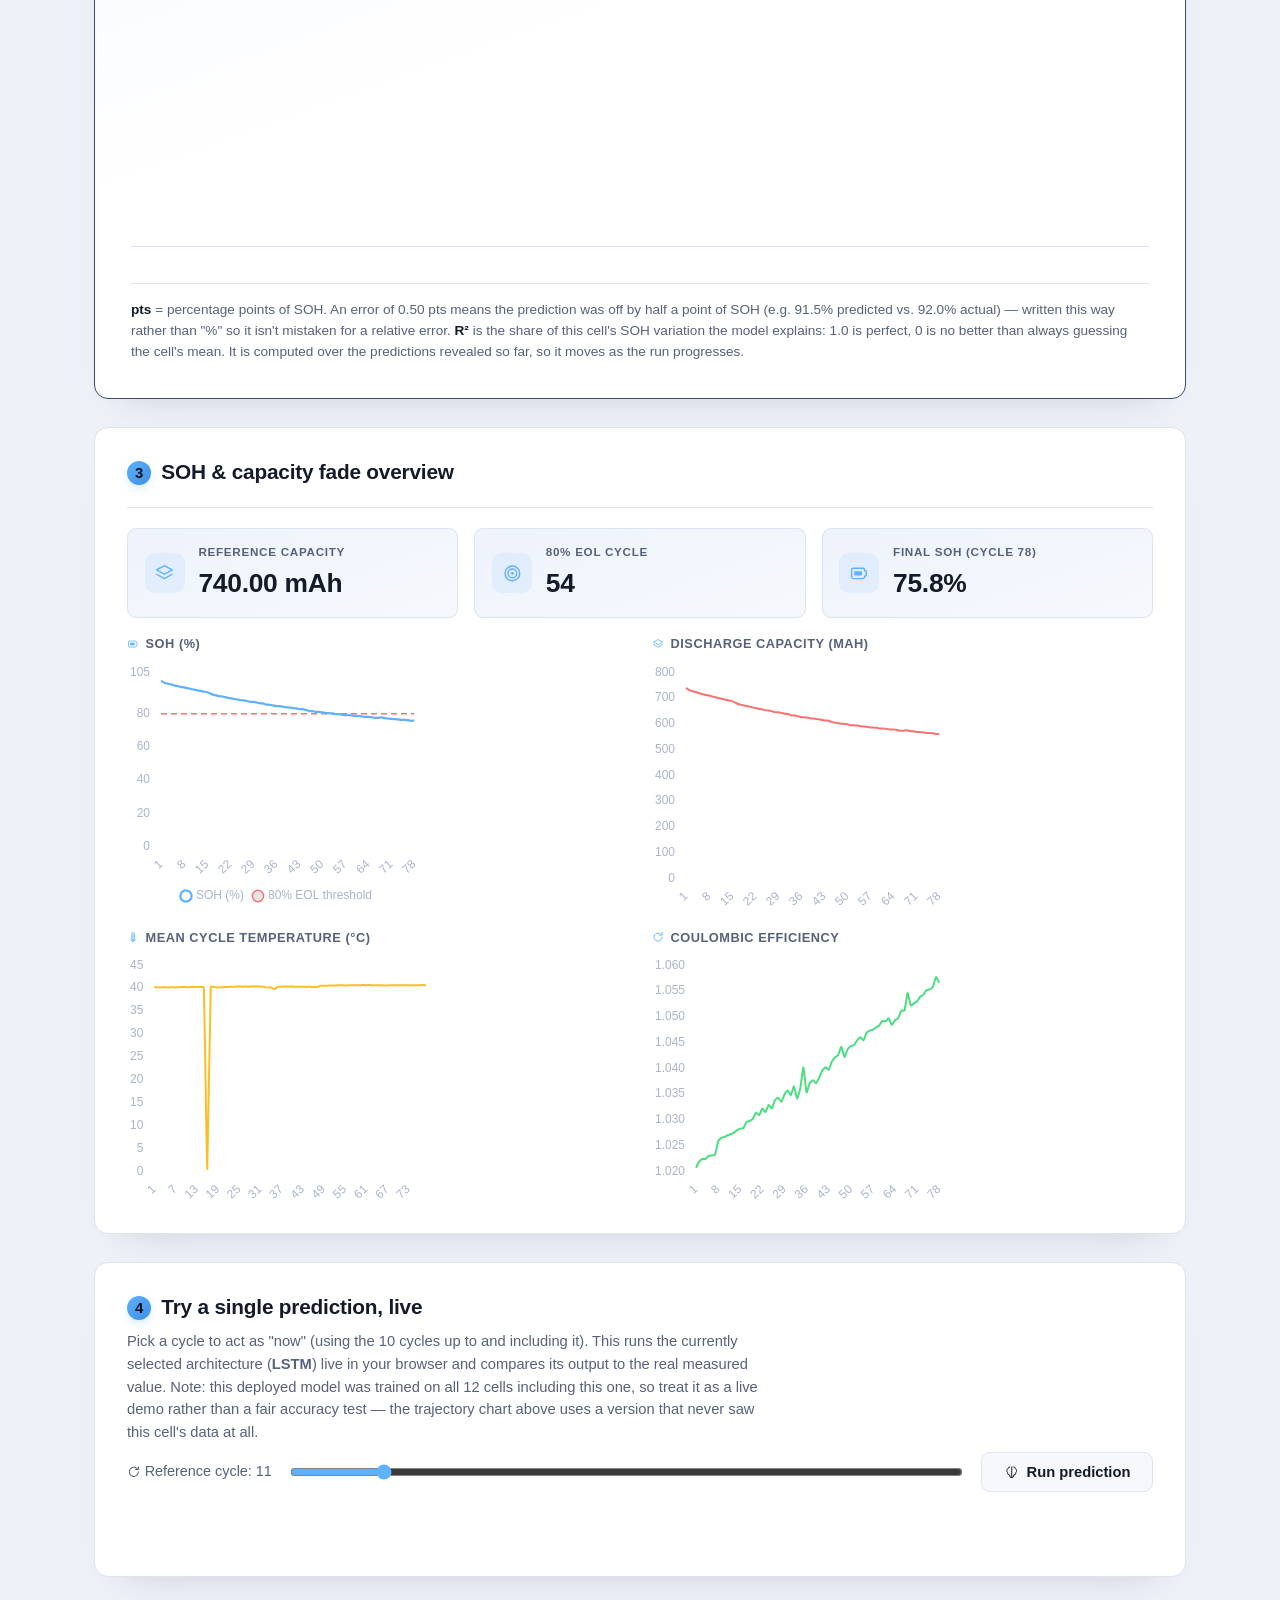
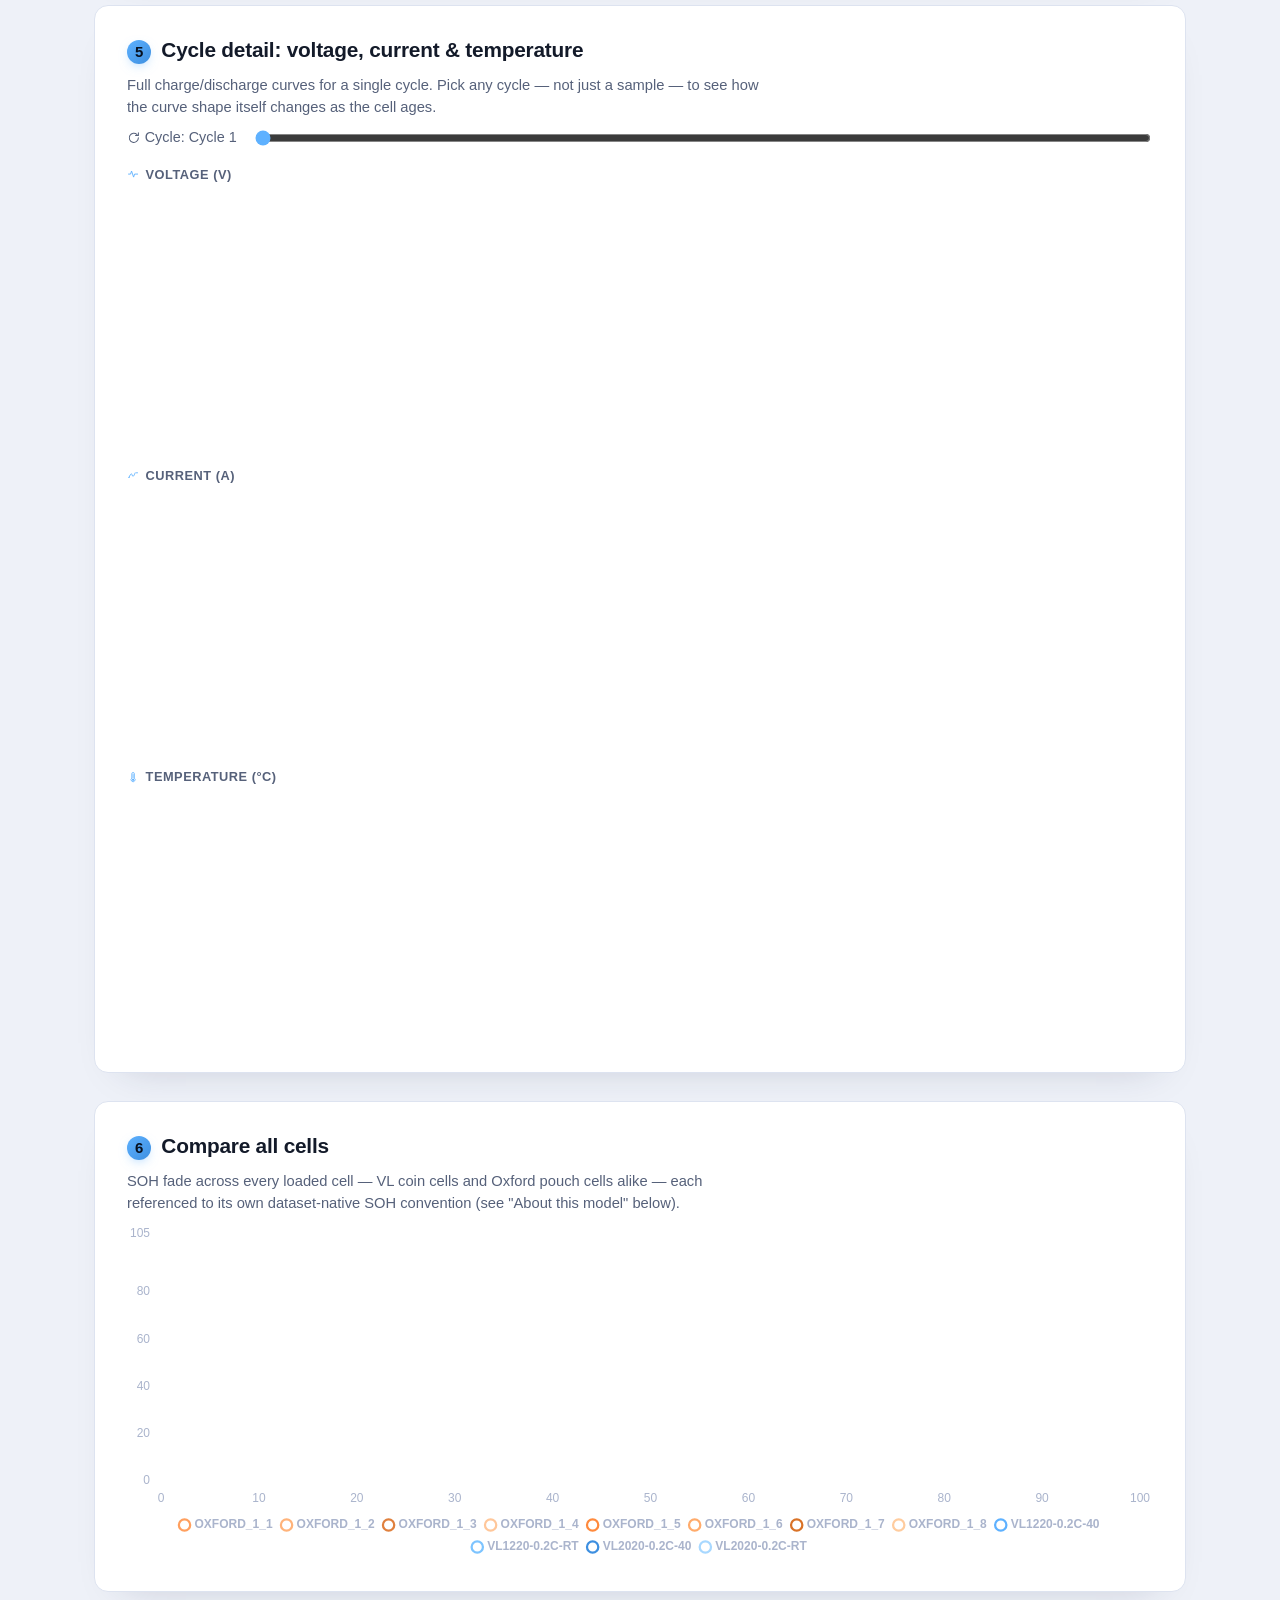
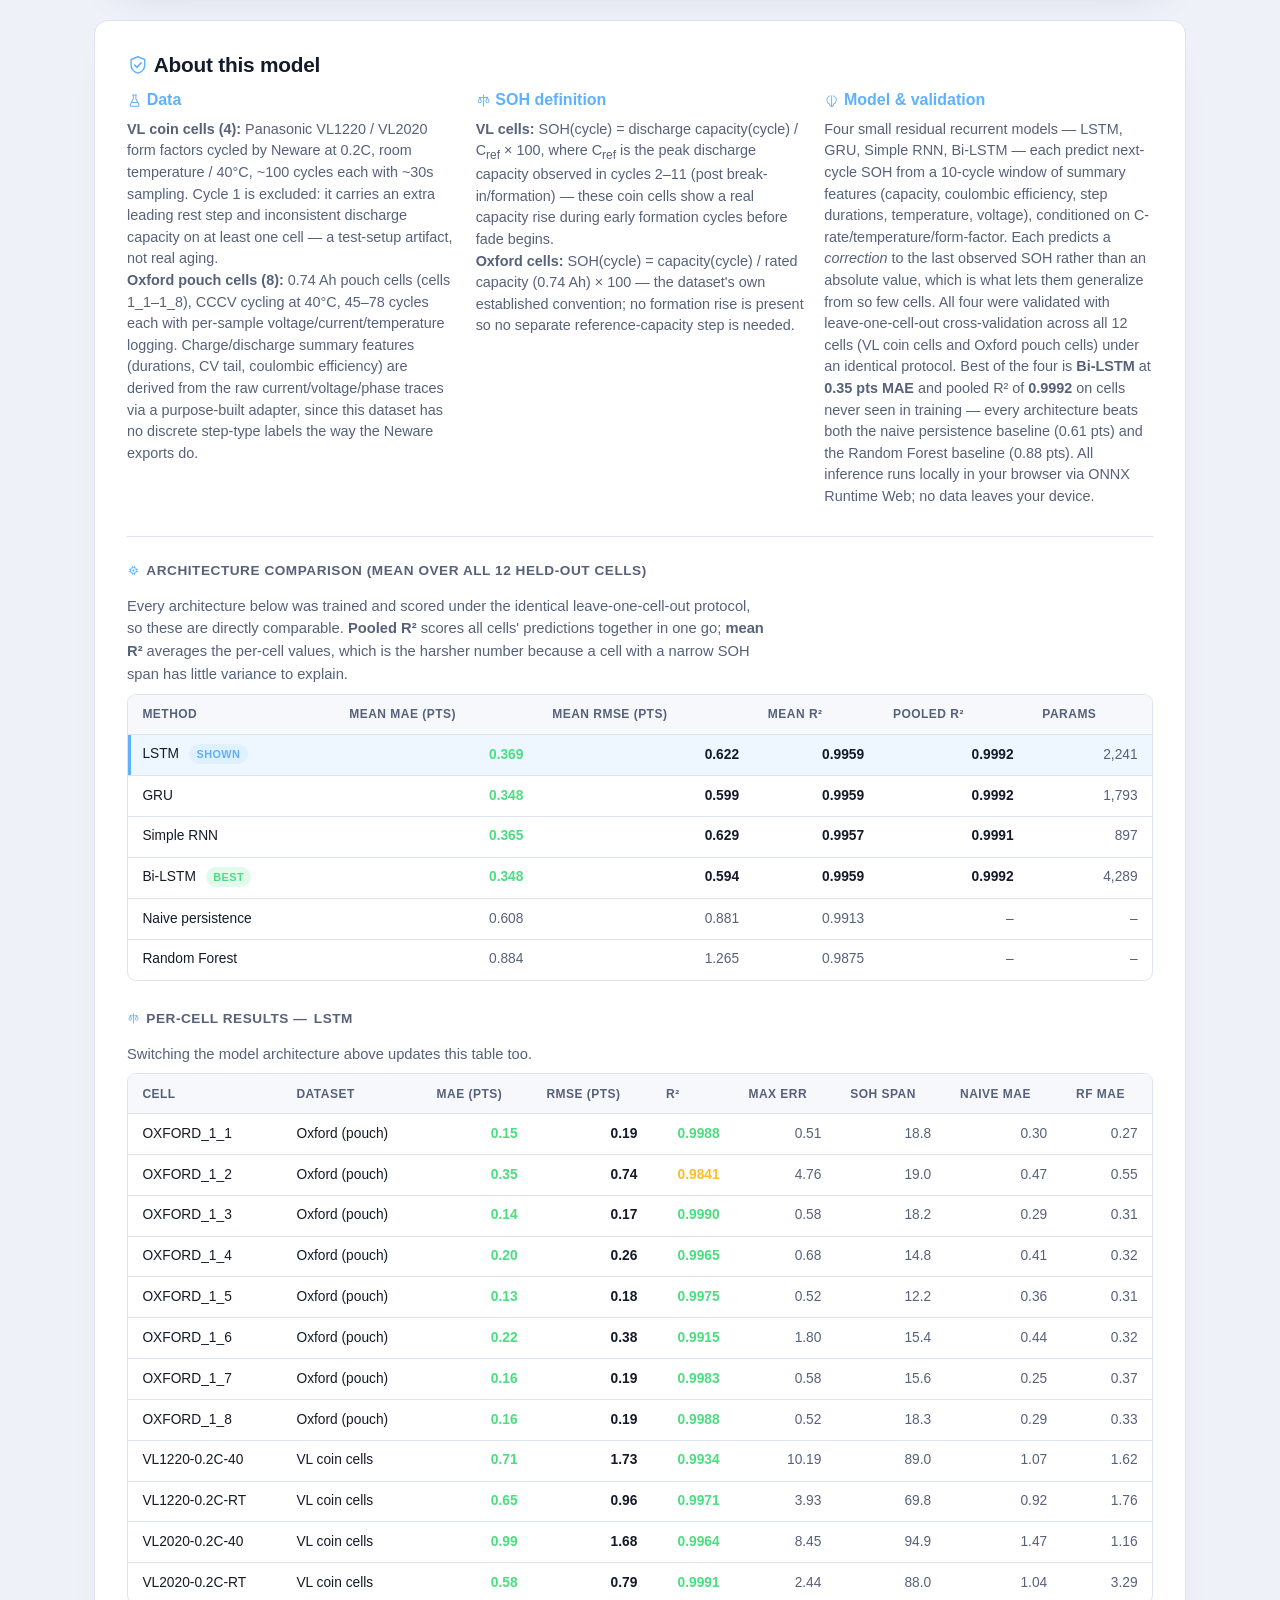
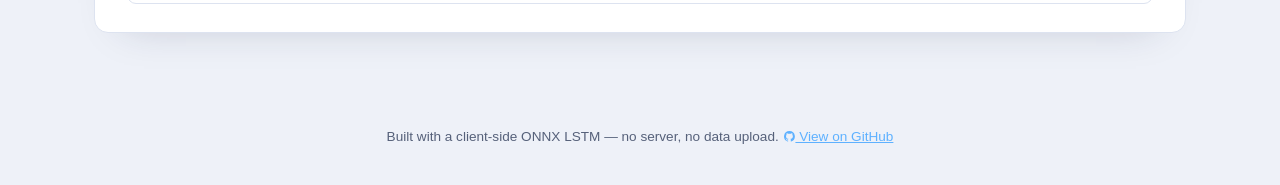
==== commit 21e2cbfc: "Add files via upload" ====
--- a/docs/index.html
+++ b/docs/index.html
@@ -4,6 +4,9 @@
   <meta charset="UTF-8" />
   <meta name="viewport" content="width=device-width, initial-scale=1.0" />
   <title>Battery SOH Predictor</title>
+  <!-- Inline data-URI favicon: keeps the app fully self-contained (no extra
+       request, no 404 on hosts that don't have a favicon.ico at the root). -->
+  <link rel="icon" href="data:image/svg+xml,%3Csvg xmlns='http://www.w3.org/2000/svg' viewBox='0 0 24 24'%3E%3Crect x='2' y='7' width='17' height='11' rx='2.5' fill='none' stroke='%235eb1ff' stroke-width='2'/%3E%3Crect x='20' y='10.5' width='2.5' height='4' rx='1' fill='%235eb1ff'/%3E%3Cpath d='M12.5 8.5 8 13.2h3.2l-.7 4.3 4.5-5.1h-3.2z' fill='%23ff9f5e'/%3E%3C/svg%3E" />
   <link rel="stylesheet" href="styles.css" />
 </head>
 <body>
@@ -25,6 +28,9 @@
       <symbol id="icon-cycle" viewBox="0 0 24 24"><path d="M20 12a8 8 0 1 1-2.34-5.66" fill="none" stroke="currentColor" stroke-width="1.8" stroke-linecap="round"/><path d="M20 3v5h-5" fill="none" stroke="currentColor" stroke-width="1.8" stroke-linecap="round" stroke-linejoin="round"/></symbol>
       <symbol id="icon-flask" viewBox="0 0 24 24"><path d="M9 3h6M10 3v6.2L5.3 18a2 2 0 0 0 1.8 3h9.8a2 2 0 0 0 1.8-3L14 9.2V3" fill="none" stroke="currentColor" stroke-width="1.6" stroke-linecap="round" stroke-linejoin="round"/><path d="M7.5 15h9" fill="none" stroke="currentColor" stroke-width="1.6" stroke-linecap="round"/></symbol>
       <symbol id="icon-scale" viewBox="0 0 24 24"><path d="M12 3v18M6 7h12M6 7 3.5 13a2.5 2.5 0 0 0 5 0L6 7Zm12 0-2.5 6a2.5 2.5 0 0 0 5 0L18 7Z" fill="none" stroke="currentColor" stroke-width="1.5" stroke-linecap="round" stroke-linejoin="round"/></symbol>
+      <symbol id="icon-current" viewBox="0 0 24 24"><path d="M4 16.5c2-4.5 3.4-7 4.6-7 1.6 0 1.6 5 3.2 5 1.3 0 2.5-2.6 4.4-7M18.6 7.5h2.2" fill="none" stroke="currentColor" stroke-width="1.7" stroke-linecap="round" stroke-linejoin="round"/><circle cx="4" cy="16.5" r="1.3" fill="currentColor"/></symbol>
+      <symbol id="icon-r2" viewBox="0 0 24 24"><path d="M3.5 19.5 8 13l3.6 3.2L20 5.5" fill="none" stroke="currentColor" stroke-width="1.8" stroke-linecap="round" stroke-linejoin="round"/><circle cx="8" cy="13" r="1.5" fill="currentColor"/><circle cx="11.6" cy="16.2" r="1.5" fill="currentColor"/><circle cx="16" cy="10" r="1.5" fill="currentColor"/><path d="M3.5 21h17" fill="none" stroke="currentColor" stroke-width="1.4" stroke-linecap="round" opacity="0.5"/></symbol>
+      <symbol id="icon-chip" viewBox="0 0 24 24"><rect x="7" y="7" width="10" height="10" rx="2" fill="none" stroke="currentColor" stroke-width="1.6"/><rect x="10.2" y="10.2" width="3.6" height="3.6" rx="0.8" fill="currentColor"/><path d="M10 7V4M14 7V4M10 20v-3M14 20v-3M7 10H4M7 14H4M20 10h-3M20 14h-3" fill="none" stroke="currentColor" stroke-width="1.5" stroke-linecap="round"/></symbol>
       <symbol id="icon-github" viewBox="0 0 24 24"><path d="M12 2a10 10 0 0 0-3.16 19.49c.5.09.68-.22.68-.48v-1.7c-2.78.6-3.37-1.34-3.37-1.34-.46-1.16-1.11-1.47-1.11-1.47-.91-.62.07-.6.07-.6 1 .07 1.53 1.03 1.53 1.03.89 1.53 2.34 1.09 2.91.83.09-.65.35-1.09.63-1.34-2.22-.25-4.56-1.11-4.56-4.94 0-1.09.39-1.99 1.03-2.69-.1-.25-.45-1.27.1-2.65 0 0 .84-.27 2.75 1.03a9.6 9.6 0 0 1 5 0c1.91-1.3 2.75-1.03 2.75-1.03.55 1.38.2 2.4.1 2.65.64.7 1.03 1.6 1.03 2.69 0 3.84-2.34 4.68-4.57 4.93.36.31.68.92.68 1.85v2.74c0 .27.18.58.69.48A10 10 0 0 0 12 2Z" fill="currentColor"/></symbol>
     </defs>
   </svg>
@@ -45,14 +51,25 @@
       <div class="hero-head">
         <div>
           <h2><span class="step-badge">2</span> <svg class="icon icon-accent"><use href="#icon-target"/></svg> Predicted vs. actual SOH trajectory</h2>
-          <p class="hint">The LSTM walks forward through every cycle of this cell's real history, predicting each next-cycle SOH from a 10-cycle window &mdash; then we plot every prediction against what actually happened. This is the true test of the model: it never gets to see the future, only the past.</p>
+          <p class="hint">The model walks forward through every cycle of this cell's real history, predicting each next-cycle SOH from a 10-cycle window &mdash; then we plot every prediction against what actually happened. This is the true test of the model: it never gets to see the future, only the past.</p>
         </div>
         <button id="run-trajectory-btn" class="btn-primary"><svg class="icon"><use href="#icon-play"/></svg> Run full prediction</button>
+      </div>
+      <div class="model-picker">
+        <span class="model-picker-label"><svg class="icon icon-sm"><use href="#icon-chip"/></svg> Model architecture</span>
+        <div class="model-picker-options" id="model-picker-options"></div>
       </div>
       <div class="chart-container chart-container-lg">
         <canvas id="trajectory-chart"></canvas>
       </div>
       <div class="stats-row" id="trajectory-stats"></div>
+      <p class="hint metric-note">
+        <strong>pts</strong> = percentage points of SOH. An error of 0.50&nbsp;pts means the prediction was off by half a
+        point of SOH (e.g. 91.5% predicted vs. 92.0% actual) &mdash; written this way rather than "%" so it isn't mistaken
+        for a relative error. <strong>R&sup2;</strong> is the share of this cell's SOH variation the model explains: 1.0 is
+        perfect, 0 is no better than always guessing the cell's mean. It is computed over the predictions revealed so far,
+        so it moves as the run progresses.
+      </p>
     </section>
 
     <section class="panel" id="overview-panel" hidden>
@@ -90,7 +107,7 @@
 
     <section class="panel" id="predict-panel" hidden>
       <h2><span class="step-badge">4</span> Try a single prediction, live</h2>
-      <p class="hint">Pick a cycle to act as "now" (using the 10 cycles up to and including it). This runs the deployed model live in your browser and compares its output to the real measured value. Note: this model was trained on all 4 cells including this one, so treat this as a live demo rather than a fair accuracy test &mdash; the trajectory chart above uses a version of the model that never saw this cell's data at all.</p>
+      <p class="hint">Pick a cycle to act as "now" (using the 10 cycles up to and including it). This runs the currently selected architecture (<strong id="predict-arch-label">LSTM</strong>) live in your browser and compares its output to the real measured value. Note: this deployed model was trained on all 12 cells including this one, so treat it as a live demo rather than a fair accuracy test &mdash; the trajectory chart above uses a version that never saw this cell's data at all.</p>
       <div class="predict-controls">
         <label for="cycle-slider"><svg class="icon icon-sm"><use href="#icon-cycle"/></svg> Reference cycle: <span id="cycle-label">20</span></label>
         <input type="range" id="cycle-slider" min="10" max="99" value="20" />
@@ -114,7 +131,7 @@
           </div>
         </div>
         <div>
-          <h3 class="chart-title"><svg class="icon icon-sm"><use href="#icon-bolt"/></svg> Current (A)</h3>
+          <h3 class="chart-title"><svg class="icon icon-sm"><use href="#icon-current"/></svg> Current (A)</h3>
           <div class="chart-container chart-container-sm">
             <canvas id="curve-current-chart"></canvas>
           </div>
@@ -155,11 +172,23 @@
         </div>
       </div>
       <div class="loco-table-wrap">
-        <h3><svg class="icon icon-sm"><use href="#icon-scale"/></svg> Per-cell LOCO results</h3>
+        <h3><svg class="icon icon-sm"><use href="#icon-chip"/></svg> Architecture comparison (mean over all 12 held-out cells)</h3>
+        <p class="hint">Every architecture below was trained and scored under the identical leave-one-cell-out protocol, so these are directly comparable. <strong>Pooled R&sup2;</strong> scores all cells' predictions together in one go; <strong>mean R&sup2;</strong> averages the per-cell values, which is the harsher number because a cell with a narrow SOH span has little variance to explain.</p>
+        <div class="table-scroll">
+          <table class="loco-table" id="arch-table">
+            <thead>
+              <tr><th>Method</th><th>Mean MAE (pts)</th><th>Mean RMSE (pts)</th><th>Mean R&sup2;</th><th>Pooled R&sup2;</th><th>Params</th></tr>
+            </thead>
+            <tbody></tbody>
+          </table>
+        </div>
+
+        <h3 class="loco-subhead"><svg class="icon icon-sm"><use href="#icon-scale"/></svg> Per-cell results &mdash; <span id="loco-table-arch-label">LSTM</span></h3>
+        <p class="hint">Switching the model architecture above updates this table too.</p>
         <div class="table-scroll">
           <table class="loco-table" id="loco-table">
             <thead>
-              <tr><th>Cell</th><th>Dataset</th><th>LSTM MAE</th><th>LSTM RMSE</th><th>Naive MAE</th><th>RF MAE</th></tr>
+              <tr><th>Cell</th><th>Dataset</th><th>MAE (pts)</th><th>RMSE (pts)</th><th>R&sup2;</th><th>Max err</th><th>SOH span</th><th>Naive MAE</th><th>RF MAE</th></tr>
             </thead>
             <tbody></tbody>
           </table>
--- a/docs/styles.css
+++ b/docs/styles.css
@@ -365,7 +365,96 @@
 .loco-table tbody tr:hover { background: rgba(255,255,255,0.02); }
 .loco-table td.num { font-variant-numeric: tabular-nums; text-align: right; font-weight: 600; }
 .loco-table td.good-text { color: var(--good); }
+.loco-table td.warn-text { color: var(--warn); }
+.loco-table td.bad-text { color: var(--bad); }
 .loco-table td.muted { color: var(--text-dim); font-weight: 500; }
+.loco-table tbody tr.row-selected { background: var(--accent-soft); }
+.loco-table tbody tr.row-selected td:first-child { box-shadow: inset 3px 0 0 var(--accent); }
+.loco-subhead { margin-top: 1.75rem !important; }
+/* Architecture names carry their own casing (Bi-LSTM, GRU); the heading's
+   uppercase transform would mangle them into BI-LSTM. */
+#loco-table-arch-label { text-transform: none; }
+
+.best-badge, .shown-badge {
+  display: inline-block;
+  margin-left: 0.4rem;
+  padding: 0.1rem 0.45rem;
+  border-radius: 999px;
+  font-size: 0.68rem;
+  font-weight: 700;
+  text-transform: uppercase;
+  letter-spacing: 0.04em;
+  vertical-align: 0.08em;
+}
+.best-badge { background: rgba(74, 222, 128, 0.16); color: var(--good); }
+.shown-badge { background: var(--accent-soft); color: var(--accent); }
+
+/* --- Model architecture picker --- */
+.model-picker {
+  display: flex;
+  align-items: center;
+  gap: 1rem;
+  flex-wrap: wrap;
+  margin-bottom: 1.25rem;
+  padding: 0.85rem 1rem;
+  background: var(--panel-bg);
+  border: 1px solid var(--panel-border);
+  border-radius: var(--radius-sm);
+}
+.model-picker-label {
+  display: inline-flex;
+  align-items: center;
+  gap: 0.4rem;
+  font-size: 0.75rem;
+  font-weight: 700;
+  text-transform: uppercase;
+  letter-spacing: 0.05em;
+  color: var(--text-dim);
+  white-space: nowrap;
+}
+.model-picker-label .icon { color: var(--accent); }
+.model-picker-options { display: flex; gap: 0.5rem; flex-wrap: wrap; }
+.model-chip {
+  display: flex;
+  flex-direction: column;
+  align-items: flex-start;
+  gap: 0.1rem;
+  padding: 0.5rem 0.85rem;
+  border-radius: var(--radius-sm);
+  border: 1px solid var(--panel-border);
+  background: var(--panel-bg-2);
+  color: var(--text);
+  font-family: inherit;
+  cursor: pointer;
+  transition: border-color 0.15s, background 0.15s, transform 0.12s;
+  line-height: 1.25;
+}
+.model-chip:hover { border-color: var(--accent); transform: translateY(-1px); }
+.model-chip.selected {
+  border-color: var(--accent);
+  background: var(--accent-soft);
+  box-shadow: 0 0 0 1px var(--accent);
+}
+.model-chip-name { font-size: 0.92rem; font-weight: 700; }
+.model-chip-mae, .model-chip-params {
+  font-size: 0.7rem;
+  color: var(--text-dim);
+  font-variant-numeric: tabular-nums;
+}
+.model-chip.selected .model-chip-mae { color: var(--accent); font-weight: 600; }
+
+.stat .value.bad { color: var(--bad); }
+.stat .icon-badge.bad { background: rgba(248, 113, 113, 0.14); color: var(--bad); }
+
+.metric-note {
+  margin-top: 1rem;
+  margin-bottom: 0;
+  font-size: 0.85rem;
+  max-width: none;
+  padding-top: 0.9rem;
+  border-top: 1px solid var(--panel-border);
+}
+.metric-note strong { color: var(--text); }
 
 .app-footer {
   text-align: center;
